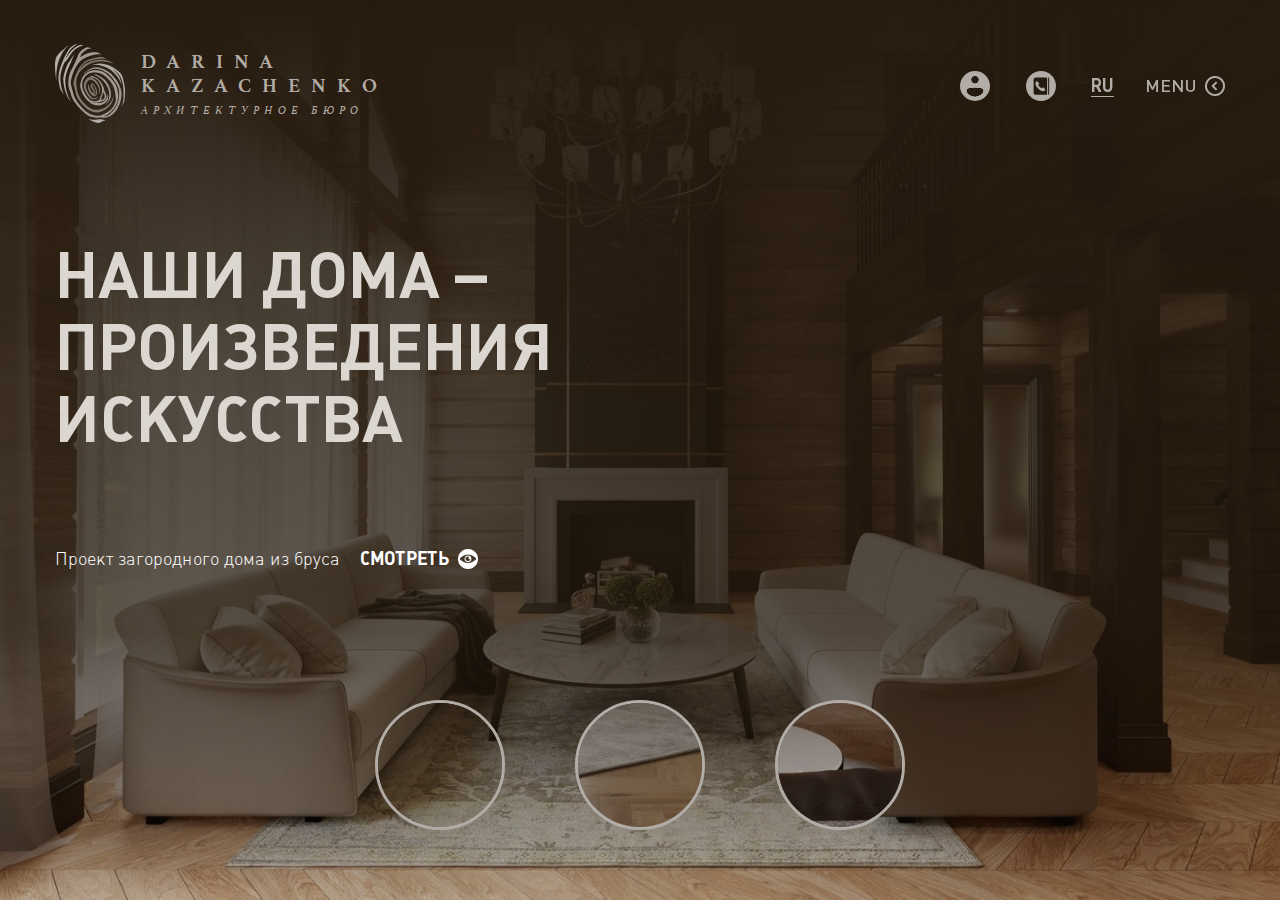
==== index.html @ 4cca2c38 "убрал телеграмм из контактов" ====
<!DOCTYPE html>
<html lang="ru">

<head>
  <meta charset="UTF-8">
  <meta name="viewport" content="width=device-width, initial-scale=1.0">
  <meta http-equiv="X-UA-Compatible" content="ie=edge">
  <link rel="apple-touch-icon" sizes="76x76" href="/img/favicon/apple-touch-icon.png">
  <link rel="icon" type="image/png" sizes="32x32" href="/img/favicon/favicon-32x32.png">
  <link rel="icon" type="image/png" sizes="16x16" href="/img/favicon/favicon-16x16.png">
  <link rel="manifest" href="/img/favicon/site.webmanifest">
  <link rel="mask-icon" href="/img/favicon/safari-pinned-tab.svg" color="#5bbad5">
  <link rel="shortcut icon" href="/img/favicon/favicon.ico">
  <meta name="msapplication-TileColor" content="#da532c">
  <meta name="msapplication-config" content="/img/favicon/browserconfig.xml">
  <meta name="theme-color" content="#ffffff">
  <title>DK Studio</title>
  <link rel="stylesheet" href="css/style.css">
  <script>
    window.onload = function () {
      document.querySelector(".preloader").classList.add("hidden");
    };
  </script>
</head>

<body>

  <div class="preloader">
    <div class='cssload-loader'>
      <div class='cssload-inner cssload-one'></div>
      <div class='cssload-inner cssload-two'></div>
      <div class='cssload-inner cssload-three'></div>
    </div>
  </div>

  <div class="page-wrapper home-page-page-wrapper">
    <header class="header">
      <div class="container">
        <div class="header-wrapper">

          <div class="header-left">
            <a href="/" class="logo">
              <div class="logo-left">
                <img class="logo__img" src="img/header/fingerprint.png" alt="logo">
              </div>
              <div class="logo-right">
                <div class="logo__title">darina<br>kazachenko</div>
                <div class="logo__subtitle">архитектурное бюро</div>
              </div>
            </a>
          </div>

          <div class="header-right">
            <button class="btn-personal-account round-btn"></button>
            <button class="btn-contacts"></button>
            <div class="contacts-container">
              <a href="tel:+79811480558" class="contacts-item" target="_blank"></a>
              <a href="mailto:dk@dk.studio" class="contacts-item" target="_blank"></a>
              <a href="https://www.instagram.com/dk_arx.studio/" class="contacts-item" target="_blank"></a>

              <a href="https://api.whatsapp.com/send?phone=79811480558" class="contacts-item" target="_blank"></a>
            </div>
            <button class="btn-change-lang">ru</button>
            <button class="btn-menu">menu<span></span></button>
            <button class="btn-burger">
              <span class="btn-burger__item"></span>
              <span class="btn-burger__item"></span>
              <span class="btn-burger__item"></span>
            </button>
          </div>

          <nav class="header-nav-menu">
            <ul class="header-nav-menu__list">

              <li class="header-nav-menu__item">
                <a href="cap.html" class="header-nav-menu__link">о студии</a>
              </li>

              <li class="header-nav-menu__item">
                <a href="cap.html" class="header-nav-menu__link">услуги</a>
              </li>

              <li class="header-nav-menu__item">
                <a href="portfolio.html" class="header-nav-menu__link">портфолио</a>
              </li>

              <li class="header-nav-menu__item">
                <a href="cap.html" class="header-nav-menu__link">новости</a>
              </li>

              <li class="header-nav-menu__item">
                <a href="cap.html" class="header-nav-menu__link">контакты</a>
              </li>

            </ul>
          </nav>

        </div>
      </div>
    </header>

    <main class="home-page-main">
      <div class="container">
        <div class="home-page-main-wrapper">

          <div class="home-page-slider-arrows page-slider-arrows">
            <button class="home-page-slider-arrow page-slider-arrow"></button>
            <button class="home-page-slider-arrow page-slider-arrow"></button>
          </div>

          <h1 class="home-page-main__title">наши дома –<br>произведения<br>искусства</h1>
          <div class="home-page-main__content">
            <p class="home-page-main__text">Проект загородного дома из бруса</p>
            <a href="4-male-character-classic-style.html" class="home-page-main__link">смотреть</a>
          </div>
        </div>
      </div>
    </main>

    <div class="home-page-dots page-dots">
      <div class="home-page-dots__item page-dots__item">
        <button class="home-page-dots__btn page-dots__btn" data-img="img/82_003.jpg"></button>
      </div>
      <div class="home-page-dots__item page-dots__item ">
        <button class="home-page-dots__btn page-dots__btn" data-img="img/69_02.jpg"></button>
      </div>
      <div class="home-page-dots__item page-dots__item ">
        <button class="home-page-dots__btn page-dots__btn" data-img="img/97_002.jpg"></button>
      </div>
    </div>

    <div class="home-page-slider page-slider">
      <div class="home-page-slider__item page-slider__item">
        <img src="img/97_002.jpg" alt="design" class="home-page-slider__img page-slider__img">
      </div>
      <div class="home-page-slider__item page-slider__item">
        <img src="img/69_02.jpg" alt="design" class="home-page-slider__img page-slider__img">
      </div>
      <div class="home-page-slider__item page-slider__item">
        <img src="img/82_003.jpg" alt="design" class="home-page-slider__img page-slider__img">
      </div>
    </div>

  </div>

  <script src="js/jquery-3.4.1.min.js"></script>
  <script src="js/slick.min.js"></script>
  <script src="js/script.js"></script>
</body>

</html>
---- css/style.css ----
@charset "UTF-8";
@font-face {
  font-family: "Athelas";
  src: url("../fonts/Athelas/Athelas-Bold.eot");
  src: url("../fonts/Athelas/Athelas-Bold.eot?#iefix") format("embedded-opentype"), url("../fonts/Athelas/Athelas-Bold.svg#Athelas-Bold") format("svg"), url("../fonts/Athelas/Athelas-Bold.ttf") format("truetype"), url("../fonts/Athelas/Athelas-Bold.woff") format("woff"), url("../fonts/Athelas/Athelas-Bold.woff2") format("woff2");
  font-weight: 700;
  font-style: normal;
}

@font-face {
  font-family: "Athelas";
  src: url("../fonts/Athelas/Athelas-Italic.eot");
  src: url("../fonts/Athelas/Athelas-Italic.eot?#iefix") format("embedded-opentype"), url("../fonts/Athelas/Athelas-Italic.svg#Athelas-Italic") format("svg"), url("../fonts/Athelas/Athelas-Italic.ttf") format("truetype"), url("../fonts/Athelas/Athelas-Italic.woff") format("woff"), url("../fonts/Athelas/Athelas-Italic.woff2") format("woff2");
  font-weight: 400;
  font-style: italic;
}

@font-face {
  font-family: "Plumb";
  src: url("../fonts/Plumb-Light/Plumb-Light.eot");
  src: url("../fonts/Plumb-Light/Plumb-Light.eot?#iefix") format("embedded-opentype"), url("../fonts/Plumb-Light/Plumb-Light.svg#Plumb-Light") format("svg"), url("../fonts/Plumb-Light/Plumb-Light.ttf") format("truetype"), url("../fonts/Plumb-Light/Plumb-Light.woff") format("woff"), url("../fonts/Plumb-Light/Plumb-Light.woff2") format("woff2");
  font-weight: 300;
  font-style: normal;
}

@font-face {
  font-family: "Plumb";
  src: url("../fonts/Plumb-Regular/Plumb-Regular.eot");
  src: url("../fonts/Plumb-Regular/Plumb-Regular.eot?#iefix") format("embedded-opentype"), url("../fonts/Plumb-Regular/Plumb-Regular.svg#Plumb-Regular") format("svg"), url("../fonts/Plumb-Regular/Plumb-Regular.ttf") format("truetype"), url("../fonts/Plumb-Regular/Plumb-Regular.woff") format("woff"), url("../fonts/Plumb-Regular/Plumb-Regular.woff2") format("woff2");
  font-weight: 400;
  font-style: normal;
}

@font-face {
  font-family: "Plumb";
  src: url("../fonts/Plumb-Medium/Plumb-Medium.eot");
  src: url("../fonts/Plumb-Medium/Plumb-Medium.eot?#iefix") format("embedded-opentype"), url("../fonts/Plumb-Medium/Plumb-Medium.svg#Plumb-Medium") format("svg"), url("../fonts/Plumb-Medium/Plumb-Medium.ttf") format("truetype"), url("../fonts/Plumb-Medium/Plumb-Medium.woff") format("woff"), url("../fonts/Plumb-Medium/Plumb-Medium.woff2") format("woff2");
  font-weight: 500;
  font-style: normal;
}

@font-face {
  font-family: "Plumb";
  src: url("../fonts/Plumb-Bold/Plumb-Bold.eot");
  src: url("../fonts/Plumb-Bold/Plumb-Bold.eot?#iefix") format("embedded-opentype"), url("../fonts/Plumb-Bold/Plumb-Bold.svg#Plumb-Bold") format("svg"), url("../fonts/Plumb-Bold/Plumb-Bold.ttf") format("truetype"), url("../fonts/Plumb-Bold/Plumb-Bold.woff") format("woff"), url("../fonts/Plumb-Bold/Plumb-Bold.woff2") format("woff2");
  font-weight: 700;
  font-style: normal;
}

@font-face {
  font-family: "Plumb";
  src: url("../fonts/Plumb-Black/Plumb-Black.eot");
  src: url("../fonts/Plumb-Black/Plumb-Black.eot?#iefix") format("embedded-opentype"), url("../fonts/Plumb-Black/Plumb-Black.svg#Plumb-Black") format("svg"), url("../fonts/Plumb-Black/Plumb-Black.ttf") format("truetype"), url("../fonts/Plumb-Black/Plumb-Black.woff") format("woff"), url("../fonts/Plumb-Black/Plumb-Black.woff2") format("woff2");
  font-weight: 900;
  font-style: normal;
}

*,
*::after,
*::before {
  margin: 0;
  padding: 0;
  -webkit-box-sizing: border-box;
          box-sizing: border-box;
  font-family: "Plumb", Arial, Helvetica, sans-serif;
  color: #B2ACA6;
}

html,
body {
  min-width: 320px;
  min-height: 320px;
  background-color: #5a4e44;
}

a {
  text-decoration: none;
  -webkit-tap-highlight-color: transparent;
}

button {
  display: block;
  border: none;
  outline: none;
  background-color: transparent;
  cursor: pointer;
}

button:active {
  -webkit-tap-highlight-color: transparent;
  outline: none;
}

.round-btn {
  width: 30px;
  height: 30px;
  border-radius: 50%;
}

.container {
  max-width: 1200px;
  padding: 0 15px;
  margin: 0 auto;
}

.page-wrapper {
  position: relative;
  height: 100vh;
  height: calc(var(--vh, 1vh) * 100);
  overflow-x: hidden;
}

.blur-background {
  position: absolute;
  top: 0;
  left: 0;
  width: 100%;
  height: 100%;
  background-size: cover;
  background-repeat: no-repeat;
  background-position: 50% 50%;
  -webkit-filter: blur(5px);
          filter: blur(5px);
  z-index: 0;
}

.blur-background::after {
  content: "";
  position: absolute;
  top: 0;
  left: 0;
  width: 100%;
  height: 100%;
  background: -webkit-gradient(linear, left top, left bottom, from(#261b0f), color-stop(42.19%, rgba(38, 27, 15, 0.785582)), color-stop(70.31%, rgba(38, 27, 15, 0.71875)), to(rgba(38, 27, 15, 0)));
  background: linear-gradient(180deg, #261b0f 0%, rgba(38, 27, 15, 0.785582) 42.19%, rgba(38, 27, 15, 0.71875) 70.31%, rgba(38, 27, 15, 0) 100%);
}

.main {
  position: relative;
}

.page-title {
  font-weight: bold;
  font-size: 64px;
  line-height: 72px;
  color: #DCD6D1;
  display: block;
}

.page-sibtitle {
  font-weight: 300;
  font-size: 18px;
  line-height: 21px;
  color: #fff;
  display: block;
}

/* Landscape tablets and medium desktops */
@media (max-width: 1199px) {
  .container {
    padding: 0 30px;
  }
}

/* Portrait tablets and small desktops */
/* Landscape phones and portrait tablets */
@media (max-width: 767px) {
  .page-title {
    font-size: 40px;
    line-height: 44px;
  }
}

/* Portrait phones and smaller */
@media (max-width: 480px) {
  .page-title {
    font-size: 24px;
    line-height: 27px;
  }
  .page-sibtitle {
    font-size: 14px;
  }
}

/* Iphone 5 */
.preloader {
  background: black;
  position: absolute;
  top: 0;
  bottom: 0;
  left: 0;
  right: 0;
  z-index: 1000;
  display: -webkit-box;
  display: -ms-flexbox;
  display: flex;
  -webkit-box-align: center;
      -ms-flex-align: center;
          align-items: center;
  -webkit-box-pack: center;
      -ms-flex-pack: center;
          justify-content: center;
  opacity: 1;
  visibility: visible;
  -webkit-transition: opacity 0.5s, visibility 0.5s;
  transition: opacity 0.5s, visibility 0.5s;
}

.preloader.hidden {
  opacity: 0;
  visibility: hidden;
  -webkit-transition: opacity 0.5s, visibility 0.5s;
  transition: opacity 0.5s, visibility 0.5s;
}

.cssload-loader {
  width: 100px;
  height: 100px;
  -webkit-perspective: 780px;
          perspective: 780px;
}

.cssload-inner {
  position: absolute;
  width: 100%;
  height: 100%;
  box-sizing: border-box;
  -o-box-sizing: border-box;
  -ms-box-sizing: border-box;
  -webkit-box-sizing: border-box;
  -moz-box-sizing: border-box;
  border-radius: 50%;
  -o-border-radius: 50%;
  -ms-border-radius: 50%;
  -webkit-border-radius: 50%;
  -moz-border-radius: 50%;
}

.cssload-inner.cssload-one {
  left: 0%;
  top: 0%;
  animation: cssload-rotate-one 1.15s linear infinite;
  -o-animation: cssload-rotate-one 1.15s linear infinite;
  -ms-animation: cssload-rotate-one 1.15s linear infinite;
  -webkit-animation: cssload-rotate-one 1.15s linear infinite;
  -moz-animation: cssload-rotate-one 1.15s linear infinite;
  border-bottom: 3px solid #B2ACA6;
}

.cssload-inner.cssload-two {
  right: 0%;
  top: 0%;
  animation: cssload-rotate-two 1.15s linear infinite;
  -o-animation: cssload-rotate-two 1.15s linear infinite;
  -ms-animation: cssload-rotate-two 1.15s linear infinite;
  -webkit-animation: cssload-rotate-two 1.15s linear infinite;
  -moz-animation: cssload-rotate-two 1.15s linear infinite;
  border-right: 3px solid #5A4E44;
}

.cssload-inner.cssload-three {
  right: 0%;
  bottom: 0%;
  animation: cssload-rotate-three 1.15s linear infinite;
  -o-animation: cssload-rotate-three 1.15s linear infinite;
  -ms-animation: cssload-rotate-three 1.15s linear infinite;
  -webkit-animation: cssload-rotate-three 1.15s linear infinite;
  -moz-animation: cssload-rotate-three 1.15s linear infinite;
  border-top: 3px solid #fff;
}

@keyframes cssload-rotate-one {
  0% {
    -webkit-transform: rotateX(35deg) rotateY(-45deg) rotateZ(0deg);
            transform: rotateX(35deg) rotateY(-45deg) rotateZ(0deg);
  }
  100% {
    -webkit-transform: rotateX(35deg) rotateY(-45deg) rotateZ(360deg);
            transform: rotateX(35deg) rotateY(-45deg) rotateZ(360deg);
  }
}

@-webkit-keyframes cssload-rotate-one {
  0% {
    -webkit-transform: rotateX(35deg) rotateY(-45deg) rotateZ(0deg);
  }
  100% {
    -webkit-transform: rotateX(35deg) rotateY(-45deg) rotateZ(360deg);
  }
}

@keyframes cssload-rotate-two {
  0% {
    -webkit-transform: rotateX(50deg) rotateY(10deg) rotateZ(0deg);
            transform: rotateX(50deg) rotateY(10deg) rotateZ(0deg);
  }
  100% {
    -webkit-transform: rotateX(50deg) rotateY(10deg) rotateZ(360deg);
            transform: rotateX(50deg) rotateY(10deg) rotateZ(360deg);
  }
}

@-webkit-keyframes cssload-rotate-two {
  0% {
    -webkit-transform: rotateX(50deg) rotateY(10deg) rotateZ(0deg);
  }
  100% {
    -webkit-transform: rotateX(50deg) rotateY(10deg) rotateZ(360deg);
  }
}

@keyframes cssload-rotate-three {
  0% {
    -webkit-transform: rotateX(35deg) rotateY(55deg) rotateZ(0deg);
            transform: rotateX(35deg) rotateY(55deg) rotateZ(0deg);
  }
  100% {
    -webkit-transform: rotateX(35deg) rotateY(55deg) rotateZ(360deg);
            transform: rotateX(35deg) rotateY(55deg) rotateZ(360deg);
  }
}

@-webkit-keyframes cssload-rotate-three {
  0% {
    -webkit-transform: rotateX(35deg) rotateY(55deg) rotateZ(0deg);
  }
  100% {
    -webkit-transform: rotateX(35deg) rotateY(55deg) rotateZ(360deg);
  }
}

.header {
  z-index: 50;
}

.header-wrapper {
  display: -webkit-box;
  display: -ms-flexbox;
  display: flex;
  -webkit-box-align: center;
      -ms-flex-align: center;
          align-items: center;
  -webkit-box-pack: justify;
      -ms-flex-pack: justify;
          justify-content: space-between;
  padding-top: 44px;
  position: relative;
}

.header-left {
  -webkit-box-flex: 0;
      -ms-flex: 0 1 330px;
          flex: 0 1 330px;
}

.header-right {
  display: -webkit-box;
  display: -ms-flexbox;
  display: flex;
  -webkit-box-align: center;
      -ms-flex-align: center;
          align-items: center;
  -webkit-box-pack: justify;
      -ms-flex-pack: justify;
          justify-content: space-between;
  -webkit-box-flex: 0;
      -ms-flex: 0 1 265px;
          flex: 0 1 265px;
  position: relative;
  padding: 15px 0;
}

.header-nav-menu {
  position: absolute;
  right: 0;
  top: 100%;
  -webkit-transform: translateX(100%);
          transform: translateX(100%);
  -webkit-transition: -webkit-transform 0.5s;
  transition: -webkit-transform 0.5s;
  transition: transform 0.5s;
  transition: transform 0.5s, -webkit-transform 0.5s;
  z-index: 1;
}

.header-nav-menu.active {
  -webkit-transform: translateX(0);
          transform: translateX(0);
}

.header-nav-menu__list {
  position: relative;
  right: -760px;
  list-style: none;
  width: 1000px;
}

.header-nav-menu__item {
  display: block;
  background: -webkit-gradient(linear, right top, left top, from(rgba(9, 5, 2, 0.8)), color-stop(90%, rgba(8, 5, 2, 0.6)), to(rgba(7, 4, 2, 0)));
  background: linear-gradient(270deg, rgba(9, 5, 2, 0.8) 0%, rgba(8, 5, 2, 0.6) 90%, rgba(7, 4, 2, 0) 100%);
}

.header-nav-menu__item:hover {
  background: -webkit-gradient(linear, right top, left top, from(rgba(100, 87, 75, 0.7)), color-stop(90%, rgba(112, 100, 90, 0.8)), to(rgba(163, 154, 145, 0)));
  background: linear-gradient(270deg, rgba(100, 87, 75, 0.7) 0%, rgba(112, 100, 90, 0.8) 90%, rgba(163, 154, 145, 0) 100%);
  color: #fff;
}

.header-nav-menu__link {
  display: block;
  height: 50px;
  font-weight: 500;
  font-size: 18px;
  text-transform: uppercase;
  color: inherit;
  line-height: 50px;
  padding-left: 100px;
  -webkit-transition: color 0.3s;
  transition: color 0.3s;
}

.logo {
  display: -webkit-box;
  display: -ms-flexbox;
  display: flex;
  -webkit-box-align: center;
      -ms-flex-align: center;
          align-items: center;
}

.logo-left {
  margin-right: 16px;
}

.logo__title, .logo__subtitle {
  font-family: "Athelas", serif;
  line-height: 24px;
  text-transform: uppercase;
}

.logo__title {
  font-size: 20px;
  font-weight: 700;
  letter-spacing: 11px;
}

.logo__subtitle {
  font-size: 12px;
  font-style: italic;
  letter-spacing: 5px;
}

.btn-personal-account, .btn-contacts {
  background-repeat: no-repeat;
  background-position: 50% 50%;
  background-size: contain;
}

.btn-personal-account {
  background-image: url(../img/icons/personal-account-icon.svg);
  -webkit-filter: drop-shadow(0px 0px 2px #261B0F);
          filter: drop-shadow(0px 0px 2px #261B0F);
}

.btn-contacts {
  width: 40px;
  height: 40px;
  background-image: url(../img/icons/contacts.svg);
  background-size: auto;
  z-index: 20;
  -webkit-filter: drop-shadow(0px 0px 2px #261B0F);
          filter: drop-shadow(0px 0px 2px #261B0F);
}

.btn-change-lang, .btn-menu {
  text-transform: uppercase;
  color: #B2ACA6;
  font-size: 18px;
  -webkit-filter: drop-shadow(0px 0px 2px #261B0F);
          filter: drop-shadow(0px 0px 2px #261B0F);
}

.btn-change-lang {
  font-weight: 700;
  border-bottom: 1px solid #B2ACA6;
}

.btn-menu {
  font-weight: 500;
  display: -webkit-box;
  display: -ms-flexbox;
  display: flex;
  -webkit-box-align: center;
      -ms-flex-align: center;
          align-items: center;
  -webkit-box-pack: justify;
      -ms-flex-pack: justify;
          justify-content: space-between;
  -webkit-box-flex: 0;
      -ms-flex: 0 0 80px;
          flex: 0 0 80px;
}

.btn-menu span {
  display: block;
  height: 20px;
  width: 20px;
  background-image: url(../img/icons/arrow-menu-icon.png);
  background-repeat: no-repeat;
  background-position: 100% 50%;
  -webkit-transform: rotate(0deg);
          transform: rotate(0deg);
  -webkit-transition: -webkit-transform 0.5s;
  transition: -webkit-transform 0.5s;
  transition: transform 0.5s;
  transition: transform 0.5s, -webkit-transform 0.5s;
}

.btn-menu span.active {
  -webkit-transform: rotate(-180deg);
          transform: rotate(-180deg);
}

.btn-burger {
  display: none;
  width: 30px;
  height: 30px;
}

.btn-burger__item {
  display: block;
  margin: auto;
  width: 22px;
  height: 2px;
  background-color: #B2ACA6;
  position: relative;
  -webkit-transition: all 0.5s;
  transition: all 0.5s;
}

.btn-burger__item:nth-child(1) {
  top: -4px;
}

.btn-burger__item:nth-child(1).active {
  top: 2px;
  -webkit-transform: rotate(135deg);
          transform: rotate(135deg);
}

.btn-burger__item:nth-child(2) {
  opacity: 1;
}

.btn-burger__item:nth-child(2).active {
  opacity: 0;
}

.btn-burger__item:nth-child(3) {
  bottom: -4px;
}

.btn-burger__item:nth-child(3).active {
  bottom: 2px;
  -webkit-transform: rotate(-135deg);
          transform: rotate(-135deg);
}

.contacts-container {
  position: absolute;
  right: auto;
  left: 54px;
  top: 7px;
  background: linear-gradient(190deg, rgba(149, 139, 128, 0.4) 0%, rgba(38, 27, 15, 0.7) 100%);
  width: 52px;
  height: 50px;
  border-radius: 100px;
  -webkit-box-shadow: 0px 0px 5px 0px #261B0F;
          box-shadow: 0px 0px 5px 0px #261B0F;
  opacity: 0;
  -webkit-transition-property: height, opacity;
  transition-property: height, opacity;
  -webkit-transition-duration: 0.4s, 0.1s;
          transition-duration: 0.4s, 0.1s;
  -webkit-transition-delay: 0s, 0.4s;
          transition-delay: 0s, 0.4s;
  -webkit-transition-timing-function: linear, linear;
          transition-timing-function: linear, linear;
  z-index: 1;
}

.contacts-container.active {
  height: 235px;
  opacity: 1;
  -webkit-transition-duration: 0.4s, 0s;
          transition-duration: 0.4s, 0s;
  -webkit-transition-delay: 0s, 0s;
          transition-delay: 0s, 0s;
}

.contacts-item {
  position: absolute;
  top: 0;
  left: 0;
  height: 32px;
  width: 32px;
  background-repeat: no-repeat;
  background-position: 50% 50%;
  margin: 10px;
  -webkit-transition-property: top;
  transition-property: top;
  -webkit-transition-timing-function: linear;
          transition-timing-function: linear;
}

.contacts-item:nth-child(1) {
  background-image: url(../img/icons/call-icon.svg);
  -webkit-transition-duration: 0.1s;
          transition-duration: 0.1s;
  -webkit-transition-delay: 0.3s;
          transition-delay: 0.3s;
}

.contacts-item:nth-child(2) {
  background-image: url(../img/icons/email-icon.svg);
  -webkit-transition-duration: 0.2s;
          transition-duration: 0.2s;
  -webkit-transition-delay: 0.2s;
          transition-delay: 0.2s;
}

.contacts-item:nth-child(3) {
  background-image: url(../img/icons/instagram-icon.svg);
  -webkit-transition-duration: 0.3s;
          transition-duration: 0.3s;
  -webkit-transition-delay: 0.1s;
          transition-delay: 0.1s;
}

.contacts-item:nth-child(4) {
  background-image: url(../img/icons/whatsapp-icon.svg);
  -webkit-transition-duration: 0.4s;
          transition-duration: 0.4s;
  -webkit-transition-delay: 0s;
          transition-delay: 0s;
}

.contacts-item.active:nth-child(1) {
  top: 45px;
  -webkit-transition-delay: 0s;
          transition-delay: 0s;
}

.contacts-item.active:nth-child(2) {
  top: 90px;
  -webkit-transition-delay: 0s;
          transition-delay: 0s;
}

.contacts-item.active:nth-child(3) {
  top: 135px;
  -webkit-transition-delay: 0s;
          transition-delay: 0s;
}

.contacts-item.active:nth-child(4) {
  top: 180px;
  -webkit-transition-delay: 0s;
          transition-delay: 0s;
}

@media (max-width: 767px) {
  .header-wrapper {
    -webkit-box-align: start;
        -ms-flex-align: start;
            align-items: flex-start;
  }
  .header-right {
    -webkit-box-flex: 0;
        -ms-flex: 0 1 50px;
            flex: 0 1 50px;
    -webkit-box-orient: vertical;
    -webkit-box-direction: reverse;
        -ms-flex-direction: column-reverse;
            flex-direction: column-reverse;
    height: 170px;
    padding: 0;
    position: absolute;
    right: 0;
  }
  .btn-contacts {
    -webkit-box-ordinal-group: 0;
        -ms-flex-order: -1;
            order: -1;
  }
  .btn-menu {
    display: none;
  }
  .btn-burger {
    display: block;
  }
  .contacts-container {
    left: unset;
    right: -4px;
    top: 125px;
    -webkit-transition-property: width, opacity;
    transition-property: width, opacity;
  }
  .contacts-container.active {
    height: 50px;
    width: 235px;
  }
  .contacts-item {
    left: auto;
    right: 0;
    -webkit-transition-property: right;
    transition-property: right;
  }
  .contacts-item:nth-child(1) {
    -webkit-transition-duration: 0.1s;
            transition-duration: 0.1s;
    -webkit-transition-delay: 0.3s;
            transition-delay: 0.3s;
  }
  .contacts-item:nth-child(2) {
    -webkit-transition-duration: 0.2s;
            transition-duration: 0.2s;
    -webkit-transition-delay: 0.2s;
            transition-delay: 0.2s;
  }
  .contacts-item:nth-child(3) {
    -webkit-transition-duration: 0.3s;
            transition-duration: 0.3s;
    -webkit-transition-delay: 0.1s;
            transition-delay: 0.1s;
  }
  .contacts-item:nth-child(4) {
    -webkit-transition-duration: 0.4s;
            transition-duration: 0.4s;
    -webkit-transition-delay: 0s;
            transition-delay: 0s;
  }
  .contacts-item.active:nth-child(1) {
    top: -1px;
    right: 45px;
    -webkit-transition-delay: 0s;
            transition-delay: 0s;
  }
  .contacts-item.active:nth-child(2) {
    top: -1px;
    right: 90px;
    -webkit-transition-delay: 0s;
            transition-delay: 0s;
  }
  .contacts-item.active:nth-child(3) {
    top: -1px;
    right: 135px;
    -webkit-transition-delay: 0s;
            transition-delay: 0s;
  }
  .contacts-item.active:nth-child(4) {
    top: -1px;
    right: 180px;
    -webkit-transition-delay: 0s;
            transition-delay: 0s;
  }
  .header-nav-menu {
    right: -30px;
    top: 130%;
  }
  .header-nav-menu__list {
    right: auto;
    width: 100vw;
  }
  .header-nav-menu__item {
    background: -webkit-gradient(linear, right top, left top, from(rgba(9, 5, 2, 0.8)), color-stop(50%, rgba(8, 5, 2, 0.8)), to(rgba(7, 4, 2, 0)));
    background: linear-gradient(270deg, rgba(9, 5, 2, 0.8) 0%, rgba(8, 5, 2, 0.8) 50%, rgba(7, 4, 2, 0) 100%);
  }
  .header-nav-menu__item:hover {
    background: -webkit-gradient(linear, right top, left top, from(rgba(100, 87, 75, 0.8)), color-stop(50%, rgba(112, 100, 90, 0.8)), to(rgba(163, 154, 145, 0)));
    background: linear-gradient(270deg, rgba(100, 87, 75, 0.8) 0%, rgba(112, 100, 90, 0.8) 50%, rgba(163, 154, 145, 0) 100%);
  }
  .header-nav-menu__link {
    height: 10vh;
    line-height: 10vh;
    padding-left: 0;
    text-align: center;
  }
}

@media (max-width: 480px) {
  .logo__img {
    height: 52px;
  }
  .logo__title {
    font-size: 12px;
    letter-spacing: 7px;
    line-height: 16px;
  }
  .logo__subtitle {
    font-size: 6px;
    letter-spacing: 3.5px;
    line-height: 16px;
  }
  .header-nav-menu {
    top: 160%;
  }
}

.home-page-page-wrapper {
  display: -webkit-box;
  display: -ms-flexbox;
  display: flex;
  -webkit-box-orient: vertical;
  -webkit-box-direction: normal;
      -ms-flex-direction: column;
          flex-direction: column;
  -webkit-box-pack: justify;
      -ms-flex-pack: justify;
          justify-content: space-between;
  padding-bottom: 50px;
  background-size: cover;
  background-position: 50% 50%;
  background-repeat: no-repeat;
  overflow: hidden;
}

.home-page-main {
  -webkit-box-flex: 0;
      -ms-flex: 0 1 330px;
          flex: 0 1 330px;
  z-index: 10;
}

.home-page-main .container {
  height: 100%;
}

.home-page-main-wrapper {
  position: relative;
  height: 100%;
  display: -webkit-box;
  display: -ms-flexbox;
  display: flex;
  -webkit-box-orient: vertical;
  -webkit-box-direction: normal;
      -ms-flex-direction: column;
          flex-direction: column;
  -webkit-box-pack: justify;
      -ms-flex-pack: justify;
          justify-content: space-between;
}

.home-page-main__title {
  display: block;
  text-transform: uppercase;
  font-weight: bold;
  font-size: 64px;
  line-height: 72px;
  color: #DCD6D1;
}

.home-page-main__content {
  display: -webkit-box;
  display: -ms-flexbox;
  display: flex;
  -webkit-box-align: center;
      -ms-flex-align: center;
          align-items: center;
}

.home-page-main__text, .home-page-main__link {
  font-weight: 300;
  font-size: 18px;
  line-height: 20px;
  color: #fff;
  margin-right: 20px;
}

.home-page-main__link {
  font-weight: bold;
  text-transform: uppercase;
  background-image: url(../img/icons/eye-icon.png);
  background-repeat: no-repeat;
  background-position: 99% 50%;
  padding-right: 30px;
}

.home-page-slider {
  height: 100%;
  width: 100%;
  position: absolute;
  left: 0;
  top: 0;
  bottom: 0;
  right: 0;
  z-index: 0;
  overflow: hidden;
  background-size: cover;
  background-position: 50% 50%;
  background-repeat: no-repeat;
}

.home-page-slider__item {
  position: absolute;
  border-radius: 50%;
  overflow: hidden;
  -webkit-box-shadow: 0px 0px 100px 10px #B2ACA6;
          box-shadow: 0px 0px 100px 10px #B2ACA6;
}

.home-page-slider__img {
  position: absolute;
  width: 100vw;
  height: 100vh;
  -o-object-fit: cover;
     object-fit: cover;
}

.home-page-slider::after {
  content: "";
  position: absolute;
  top: 0;
  left: 0;
  right: 0;
  bottom: 0;
  background: -webkit-gradient(linear, left top, left bottom, from(#261b0f), color-stop(42.19%, rgba(38, 27, 15, 0.785582)), color-stop(70.31%, rgba(38, 27, 15, 0.71875)), to(rgba(38, 27, 15, 0)));
  background: linear-gradient(180deg, #261b0f 0%, rgba(38, 27, 15, 0.785582) 42.19%, rgba(38, 27, 15, 0.71875) 70.31%, rgba(38, 27, 15, 0) 100%);
}

.home-page-slider-arrows {
  position: absolute;
  right: 10px;
  top: 30px;
  display: none;
  -webkit-box-orient: vertical;
  -webkit-box-direction: normal;
      -ms-flex-direction: column;
          flex-direction: column;
  -webkit-box-pack: justify;
      -ms-flex-pack: justify;
          justify-content: space-between;
  max-height: 80px;
  height: 100%;
  z-index: 60;
}

.home-page-slider-arrow {
  width: 30px;
  height: 30px;
  border-radius: 50%;
  background-image: url(../img/icons/right-arrow-icon.png);
  background-repeat: no-repeat;
  background-position: 50% 50%;
  background-size: contain;
}

.home-page-slider-arrow:last-child {
  -webkit-transform: scaleX(-1);
          transform: scaleX(-1);
}

.home-page-dots {
  position: relative;
  -webkit-box-flex: 0;
      -ms-flex: 0 1 20%;
          flex: 0 1 20%;
  display: -webkit-box;
  display: -ms-flexbox;
  display: flex;
  -webkit-box-align: center;
      -ms-flex-align: center;
          align-items: center;
  -webkit-box-pack: center;
      -ms-flex-pack: center;
          justify-content: center;
  z-index: 10;
}

.home-page-dots__item {
  height: 130px;
  width: 130px;
  margin: 0 35px;
  border-radius: 50%;
  border: 3px solid #B2ACA6;
  overflow: hidden;
  -webkit-transition: border 0.5s, -webkit-box-shadow 0.3s;
  transition: border 0.5s, -webkit-box-shadow 0.3s;
  transition: border 0.5s, box-shadow 0.3s;
  transition: border 0.5s, box-shadow 0.3s, -webkit-box-shadow 0.3s;
}

.home-page-dots__item:hover {
  border: 3px solid rgba(178, 172, 166, 0.2);
}

.home-page-dots__btn {
  width: 100vw;
  height: 100vh;
  background-repeat: no-repeat;
}

.home-page-dots__btn::after {
  content: "";
  position: absolute;
  top: 0;
  left: 0;
  right: 0;
  bottom: 0;
  background: -webkit-gradient(linear, left top, left bottom, from(#261b0f), color-stop(42.19%, rgba(38, 27, 15, 0.785582)), color-stop(70.31%, rgba(38, 27, 15, 0.71875)), to(rgba(38, 27, 15, 0)));
  background: linear-gradient(180deg, #261b0f 0%, rgba(38, 27, 15, 0.785582) 42.19%, rgba(38, 27, 15, 0.71875) 70.31%, rgba(38, 27, 15, 0) 100%);
}

@media (max-width: 767px) {
  .home-page-page-wrapper {
    padding-bottom: 100px;
  }
  .home-page-main {
    -webkit-box-flex: 0;
        -ms-flex: 0 1 55%;
            flex: 0 1 55%;
    -webkit-transition: opacity 0.2s, visibility 0.2s;
    transition: opacity 0.2s, visibility 0.2s;
  }
  .home-page-main.hidden {
    opacity: 0;
    visibility: hidden;
  }
  .home-page-main__title {
    font-size: 40px;
    line-height: 44px;
  }
  .home-page-main__content {
    -webkit-box-orient: vertical;
    -webkit-box-direction: normal;
        -ms-flex-direction: column;
            flex-direction: column;
    -webkit-box-align: start;
        -ms-flex-align: start;
            align-items: flex-start;
    -webkit-box-pack: justify;
        -ms-flex-pack: justify;
            justify-content: space-between;
    -webkit-box-flex: 0;
        -ms-flex: 0 1 70px;
            flex: 0 1 70px;
  }
  .home-page-main__text {
    font-size: 14px;
    line-height: 16px;
  }
  .home-page-slider-arrows {
    display: -webkit-box;
    display: -ms-flexbox;
    display: flex;
  }
  .home-page-dots {
    display: none;
  }
  .home-page-slider__item {
    width: 100%;
    height: 100%;
    border-radius: 0;
  }
}

@media (max-height: 550px) {
  .home-page-main__title {
    font-size: 40px;
    line-height: 44px;
  }
  .home-page-dots__item {
    height: 80px;
    width: 80px;
  }
}

@media (max-width: 480px) {
  .home-page-main__title {
    font-size: 24px;
    line-height: 27px;
  }
  .home-page-slider-arrows .slick-arrow {
    width: 30px;
    height: 30px;
  }
}

@media (max-height: 400px) {
  .home-page-main__title {
    font-size: 24px;
    line-height: 27px;
  }
  .home-page-dots__item {
    height: 50px;
    width: 50px;
  }
}

.portfolio-header {
  position: fixed;
  top: 0;
  left: 0;
  right: 0;
  background-color: transparent;
  -webkit-box-shadow: none;
          box-shadow: none;
  -webkit-transition: 0.4s;
  transition: 0.4s;
}

.portfolio-header .header-wrapper {
  padding: 40px 0;
}

.portfolio-header.not-transparent {
  background-color: rgba(38, 27, 15, 0.8);
  -webkit-box-shadow: 0px 10px 10px 0px rgba(38, 27, 15, 0.8);
          box-shadow: 0px 10px 10px 0px rgba(38, 27, 15, 0.8);
}

.portfolio-page-background {
  position: fixed;
  background-image: url(../img/blur-background.jpg);
  background-position: 50% 50%;
  background-size: cover;
  z-index: auto;
  -webkit-filter: none;
          filter: none;
}

.portfolio-page-background::after {
  content: none;
}

.portfolio-main {
  margin-top: 180px;
}

.portfolio-title {
  margin-bottom: 10px;
}

.portfolio-subtitle {
  margin-bottom: 50px;
}

.portfolio-list {
  display: -webkit-box;
  display: -ms-flexbox;
  display: flex;
  -webkit-box-orient: vertical;
  -webkit-box-direction: normal;
      -ms-flex-direction: column;
          flex-direction: column;
}

.portfolio-list-item {
  display: -webkit-box;
  display: -ms-flexbox;
  display: flex;
  border-radius: 0 200px 200px 0;
  background: linear-gradient(107.94deg, #39312a 34.25%, rgba(90, 78, 68, 0.25) 67.47%);
  margin-bottom: 38px;
  position: relative;
  z-index: 1;
}

.portfolio-list-item::before {
  content: "";
  position: absolute;
  top: 0;
  left: 0;
  width: 32px;
  height: 100%;
  background: linear-gradient(135.14deg, #000000 0%, rgba(46, 40, 36, 0.8) 100%);
  -webkit-transform: skewY(45deg) translateY(18px);
          transform: skewY(45deg) translateY(18px);
  z-index: 0;
}

.portfolio-list-item-img {
  width: 388px;
  height: 150px;
  position: relative;
  overflow: hidden;
}

.portfolio-list-item-img::after {
  content: "";
  position: absolute;
  left: 0;
  top: 0;
  width: 100%;
  height: 100%;
  background-color: rgba(0, 0, 0, 0.5);
  background-image: url(../img/icons/eye.svg);
  background-repeat: no-repeat;
  background-position: 50% 50%;
  opacity: 0;
  -webkit-transition: opacity 0.5s;
  transition: opacity 0.5s;
}

.portfolio-list-item-img .img {
  width: 100%;
  height: 100%;
  -o-object-fit: cover;
     object-fit: cover;
  -webkit-transform: scale(1);
          transform: scale(1);
  -webkit-transition: -webkit-transform 0.5s;
  transition: -webkit-transform 0.5s;
  transition: transform 0.5s;
  transition: transform 0.5s, -webkit-transform 0.5s;
}

.portfolio-list-item:hover .portfolio-list-item-img::after {
  opacity: 1;
}

.portfolio-list-item:hover .portfolio-list-item-img > .img {
  -webkit-transform: scale(1.1);
          transform: scale(1.1);
}

.portfolio-list-item-desc {
  -webkit-box-flex: 1;
      -ms-flex: 1 1 auto;
          flex: 1 1 auto;
  display: -webkit-box;
  display: -ms-flexbox;
  display: flex;
  -webkit-box-orient: vertical;
  -webkit-box-direction: normal;
      -ms-flex-direction: column;
          flex-direction: column;
  -webkit-box-pack: space-evenly;
      -ms-flex-pack: space-evenly;
          justify-content: space-evenly;
  margin: 0 40px;
}

.portfolio-list-item-desc-title {
  font-weight: normal;
  font-size: 24px;
  text-transform: uppercase;
}

.portfolio-list-item-desc-text {
  display: -webkit-box;
  display: -ms-flexbox;
  display: flex;
  -webkit-box-align: center;
      -ms-flex-align: center;
          align-items: center;
  -webkit-box-pack: justify;
      -ms-flex-pack: justify;
          justify-content: space-between;
  max-width: 90%;
}

.portfolio-list-item-desc-location, .portfolio-list-item-desc-area, .portfolio-list-item-desc-authors {
  background-repeat: no-repeat;
  background-position: 0 50%;
  height: 30px;
  display: -webkit-box;
  display: -ms-flexbox;
  display: flex;
  -webkit-box-align: center;
      -ms-flex-align: center;
          align-items: center;
  -webkit-box-pack: end;
      -ms-flex-pack: end;
          justify-content: flex-end;
  padding-left: 40px;
}

.portfolio-list-item-desc-location {
  background-image: url(../img/icons/location-icon.svg);
}

.portfolio-list-item-desc-area {
  background-image: url(../img/icons/area-icon.svg);
}

.portfolio-list-item-desc-authors {
  background-image: url(../img/icons/authors-icon.svg);
}

@media (max-width: 1199px) {
  .portfolio-list-item-img {
    width: 350px;
  }
  .portfolio-list-item-desc {
    margin-left: 20px;
  }
  .portfolio-list-item-desc-title {
    font-size: 18px;
  }
  .portfolio-list-item-desc-text {
    font-size: 12px;
  }
  .portfolio-list-item-desc-location, .portfolio-list-item-desc-area, .portfolio-list-item-desc-authors {
    height: 20px;
    background-size: contain;
    padding-left: 30px;
  }
}

@media (max-width: 991px) {
  .portfolio-list-item-img {
    -webkit-box-flex: 0;
        -ms-flex: 0 0 250px;
            flex: 0 0 250px;
  }
  .portfolio-list-item-desc {
    -webkit-box-orient: horizontal;
    -webkit-box-direction: normal;
        -ms-flex-direction: row;
            flex-direction: row;
  }
  .portfolio-list-item-desc-title {
    display: -webkit-box;
    display: -ms-flexbox;
    display: flex;
    -webkit-box-align: center;
        -ms-flex-align: center;
            align-items: center;
    -webkit-box-flex: 0;
        -ms-flex: 0 1 50%;
            flex: 0 1 50%;
  }
  .portfolio-list-item-desc-text {
    -webkit-box-orient: vertical;
    -webkit-box-direction: normal;
        -ms-flex-direction: column;
            flex-direction: column;
    -webkit-box-pack: space-evenly;
        -ms-flex-pack: space-evenly;
            justify-content: space-evenly;
    -webkit-box-align: start;
        -ms-flex-align: start;
            align-items: flex-start;
    -webkit-box-flex: 0;
        -ms-flex: 0 1 40%;
            flex: 0 1 40%;
  }
}

@media (max-width: 767px) {
  .portfolio-header {
    background-color: transparent;
    -webkit-box-shadow: none;
            box-shadow: none;
    -webkit-transition: 0.4s;
    transition: 0.4s;
  }
  .portfolio-header.not-transparent {
    background: -webkit-gradient(linear, left top, left bottom, from(rgba(0, 0, 0, 0.8)), to(transparent));
    background: linear-gradient(to bottom, rgba(0, 0, 0, 0.8), transparent);
    -webkit-box-shadow: none;
            box-shadow: none;
  }
  .portfolio-main {
    -webkit-transition: opacity 0.2s, visibility 0.2s;
    transition: opacity 0.2s, visibility 0.2s;
  }
  .portfolio-main.hidden {
    opacity: 0;
    visibility: hidden;
  }
  .portfolio-list-item-img {
    -webkit-box-flex: 0;
        -ms-flex: 0 0 150px;
            flex: 0 0 150px;
  }
  .portfolio-list-item-desc-title {
    -webkit-box-flex: 0;
        -ms-flex: 0 1 auto;
            flex: 0 1 auto;
  }
  .portfolio-list-item-desc-text {
    display: none;
  }
}

@media (max-width: 480px) {
  .portfolio-subtitle {
    margin-bottom: 20px;
  }
  .portfolio-list-item {
    margin-bottom: 20px;
    border-radius: 10px;
  }
  .portfolio-list-item-img {
    -webkit-box-flex: 0;
        -ms-flex: 0 0 100px;
            flex: 0 0 100px;
    height: 100px;
  }
  .portfolio-list-item-desc {
    -webkit-box-orient: vertical;
    -webkit-box-direction: normal;
        -ms-flex-direction: column;
            flex-direction: column;
  }
  .portfolio-list-item-desc-title {
    margin-right: 0;
    font-size: 14px;
  }
}

.project-page-wrapper {
  display: -webkit-box;
  display: -ms-flexbox;
  display: flex;
  -webkit-box-orient: vertical;
  -webkit-box-direction: normal;
      -ms-flex-direction: column;
          flex-direction: column;
  -webkit-box-pack: justify;
      -ms-flex-pack: justify;
          justify-content: space-between;
  overflow: hidden;
}

.project-page-wrapper .header {
  position: relative;
}

.project-page-wrapper .cursor-pad {
  position: absolute;
  top: 50%;
  right: 50px;
  -webkit-transform: translateY(-50%);
          transform: translateY(-50%);
  z-index: 10;
  display: -webkit-box;
  display: -ms-flexbox;
  display: flex;
  -webkit-box-orient: vertical;
  -webkit-box-direction: normal;
      -ms-flex-direction: column;
          flex-direction: column;
  opacity: 1;
  visibility: visible;
  -webkit-transition-duration: 0.3s;
          transition-duration: 0.3s;
  -webkit-transition-delay: 0.3s;
          transition-delay: 0.3s;
}

.project-page-wrapper .cursor-pad.hidden {
  opacity: 0;
  visibility: hidden;
  -webkit-transition-delay: 0s;
          transition-delay: 0s;
}

.project-page-wrapper .cursor-pad__row {
  -webkit-box-flex: 0;
      -ms-flex: 0 0 50px;
          flex: 0 0 50px;
  display: -webkit-box;
  display: -ms-flexbox;
  display: flex;
  -webkit-box-align: center;
      -ms-flex-align: center;
          align-items: center;
  -webkit-box-pack: center;
      -ms-flex-pack: center;
          justify-content: center;
}

.project-page-wrapper .cursor-pad__row_center {
  display: -webkit-box;
  display: -ms-flexbox;
  display: flex;
  -webkit-box-pack: justify;
      -ms-flex-pack: justify;
          justify-content: space-between;
  width: 125px;
}

.project-page-wrapper .cursor-pad__btn {
  position: relative;
  width: 30px;
  height: 30px;
  -webkit-filter: drop-shadow(0px 0px 2px #261B0F);
          filter: drop-shadow(0px 0px 2px #261B0F);
  -webkit-transition: 0.3s;
  transition: 0.3s;
}

.project-page-wrapper .cursor-pad__btn:hover svg {
  position: relative;
  z-index: 3;
}

.project-page-wrapper .cursor-pad__btn_up::after, .project-page-wrapper .cursor-pad__btn_down::after, .project-page-wrapper .cursor-pad__btn_left::after, .project-page-wrapper .cursor-pad__btn_right::after, .project-page-wrapper .cursor-pad__btn_center::after {
  display: block;
  position: absolute;
  top: 0;
  right: 0;
  opacity: 0;
  visibility: hidden;
  height: 30px;
  border-radius: 50px;
  font-size: 14px;
  font-weight: normal;
  text-transform: uppercase;
  text-align: left;
  line-height: 31px;
  padding-left: 15px;
  background-color: #B2ACA6;
  color: #DCD6D1;
  pointer-events: none;
  -webkit-transition-property: visibility, opacity;
  transition-property: visibility, opacity;
  -webkit-transition-duration: 0.5s, 0.5s;
          transition-duration: 0.5s, 0.5s;
  -webkit-transition-delay: 0s, 0s;
          transition-delay: 0s, 0s;
}

@media (min-width: 768px) {
  .project-page-wrapper .cursor-pad__btn_up:hover, .project-page-wrapper .cursor-pad__btn_down:hover, .project-page-wrapper .cursor-pad__btn_left:hover, .project-page-wrapper .cursor-pad__btn_right:hover, .project-page-wrapper .cursor-pad__btn_center:hover {
    z-index: 2;
  }
  .project-page-wrapper .cursor-pad__btn_up:hover::after, .project-page-wrapper .cursor-pad__btn_down:hover::after, .project-page-wrapper .cursor-pad__btn_left:hover::after, .project-page-wrapper .cursor-pad__btn_right:hover::after, .project-page-wrapper .cursor-pad__btn_center:hover::after {
    opacity: 1;
    visibility: visible;
    -webkit-transition-property: visibility, opacity;
    transition-property: visibility, opacity;
    -webkit-transition-duration: 0.5s, 0.5s;
            transition-duration: 0.5s, 0.5s;
    -webkit-transition-delay: 0.2s, 0.2s;
            transition-delay: 0.2s, 0.2s;
  }
}

.project-page-wrapper .cursor-pad__btn_up::after {
  content: "Предыдущий проект";
  width: 210px;
}

.project-page-wrapper .cursor-pad__btn_down::after {
  content: "Следующий проект";
  width: 200px;
}

.project-page-wrapper .cursor-pad__btn_left::after {
  content: "Предыдущее фото";
  width: 190px;
}

.project-page-wrapper .cursor-pad__btn_right::after {
  content: "Следующее фото";
  width: 180px;
}

.project-page-wrapper .cursor-pad__btn_center::after {
  content: "Все проекты";
  width: 150px;
}

.project-page-wrapper .cursor-pad__btn path,
.project-page-wrapper .cursor-pad__btn line {
  fill: transparent;
  stroke: #DCD6D1;
  -webkit-transition: 0.3s;
  transition: 0.3s;
}

@media (min-width: 768px) {
  .project-page-wrapper .cursor-pad__btn:hover path:first-child {
    fill: #B2ACA6;
  }
}

.project-page-wrapper .cursor-pad__btn_disabled {
  visibility: hidden;
}

.project-slider-wrapper {
  position: absolute;
  left: 0;
  top: 0;
  width: 100%;
  height: 100%;
}

.project-slider {
  width: 100%;
  height: 100%;
}

.project-slider::before {
  content: "";
  position: absolute;
  top: 0;
  left: 0;
  right: 0;
  height: 150px;
  background: -webkit-gradient(linear, left top, left bottom, from(#261b0f), color-stop(45%, rgba(38, 27, 15, 0.8)), color-stop(74%, rgba(38, 27, 15, 0.5)), color-stop(90%, rgba(38, 27, 15, 0.25)), to(rgba(38, 27, 15, 0)));
  background: linear-gradient(180deg, #261b0f 0%, rgba(38, 27, 15, 0.8) 45%, rgba(38, 27, 15, 0.5) 74%, rgba(38, 27, 15, 0.25) 90%, rgba(38, 27, 15, 0) 100%);
  z-index: 1;
}

.project-slider__item {
  height: 100%;
}

.project-slider__img {
  width: 100%;
  height: 100%;
  -o-object-fit: cover;
     object-fit: cover;
}

.project-slider .slick-list {
  overflow: hidden;
  height: 100%;
}

.project-slider .slick-track {
  display: -webkit-box;
  display: -ms-flexbox;
  display: flex;
  height: 100%;
}

.project-main {
  z-index: 1;
  -webkit-transform: translateY(100%);
          transform: translateY(100%);
  -webkit-transition: 0.5s;
  transition: 0.5s;
}

.project-main::before {
  content: "";
  position: absolute;
  bottom: 0;
  left: 0;
  right: 0;
  height: 200px;
  background: -webkit-gradient(linear, left bottom, left top, from(#261b0f), color-stop(40%, rgba(38, 27, 15, 0.8)), color-stop(70%, rgba(38, 27, 15, 0.7)), to(rgba(38, 27, 15, 0)));
  background: linear-gradient(0deg, #261b0f 0%, rgba(38, 27, 15, 0.8) 40%, rgba(38, 27, 15, 0.7) 70%, rgba(38, 27, 15, 0) 100%);
  z-index: 0;
}

.project-main::after {
  content: "";
  position: absolute;
  top: -50px;
  left: 50%;
  -webkit-transform: translateX(-50%);
          transform: translateX(-50%);
  width: 50px;
  height: 50px;
  background-image: url(../img/icons/info.svg);
  background-repeat: no-repeat;
  background-position: 50% 50%;
  -webkit-filter: drop-shadow(0px 0px 2px #261B0F);
          filter: drop-shadow(0px 0px 2px #261B0F);
  opacity: 1;
  -webkit-transition: 0.3s;
  transition: 0.3s;
}

@media (min-width: 768px) {
  .project-main:hover {
    -webkit-transform: translateY(0);
            transform: translateY(0);
  }
}

@media (min-width: 768px) {
  .project-main:hover::after {
    opacity: 0;
  }
}

.project-description {
  position: relative;
  z-index: 10;
}

.project-description__title {
  font-weight: normal;
  font-size: 24px;
  margin-bottom: 20px;
}

.project-description__details {
  display: -webkit-box;
  display: -ms-flexbox;
  display: flex;
  -ms-flex-wrap: wrap;
      flex-wrap: wrap;
  margin-bottom: 30px;
}

.project-description__item {
  -webkit-box-flex: 1;
      -ms-flex: 1 1 calc(100% / 3);
          flex: 1 1 calc(100% / 3);
  font-weight: normal;
  font-size: 14px;
  background-repeat: no-repeat;
  background-position: 0% 50%;
  background-size: contain;
  padding-left: 35px;
  margin-bottom: 10px;
  height: 30px;
  display: -webkit-box;
  display: -ms-flexbox;
  display: flex;
  -webkit-box-align: center;
      -ms-flex-align: center;
          align-items: center;
}

.project-description__item:nth-child(1) {
  background-image: url(../img/icons/location-icon.svg);
}

.project-description__item:nth-child(2) {
  background-image: url(../img/icons/authors-icon.svg);
}

.project-description__item:nth-child(3) {
  background-image: url(../img/icons/arch-face-group.svg);
  -webkit-box-flex: 0;
      -ms-flex: 0 1 auto;
          flex: 0 1 auto;
}

.project-description__item:nth-child(4) {
  background-image: url(../img/icons/area-icon.svg);
}

.project-description__item:nth-child(5) {
  background-image: url(../img/icons/share-icon.png);
  text-transform: uppercase;
  -webkit-box-pack: end;
      -ms-flex-pack: end;
          justify-content: flex-end;
  -webkit-box-flex: 0;
      -ms-flex: 0 1 auto;
          flex: 0 1 auto;
}

@media (max-width: 767px) {
  .project-main {
    -webkit-transform: translateY(0);
            transform: translateY(0);
  }
  .project-main::before {
    height: 100%;
    background: -webkit-gradient(linear, left bottom, left top, from(#261b0f), color-stop(77.08%, rgba(38, 27, 15, 0.816667)), to(rgba(38, 27, 15, 0.57)));
    background: linear-gradient(0deg, #261b0f 0%, rgba(38, 27, 15, 0.816667) 77.08%, rgba(38, 27, 15, 0.57) 100%);
  }
  .project-main::after {
    top: 30px;
    left: 40px;
    opacity: 0;
    visibility: hidden;
  }
  .project-main.hidden {
    -webkit-transform: translateY(100%);
            transform: translateY(100%);
  }
  .project-main.hidden::after {
    top: -50px;
    opacity: 1;
    visibility: visible;
  }
  .project-description__title {
    font-size: 18px;
    margin-top: 30px;
    margin-right: 20px;
  }
  .project-description__details {
    -webkit-box-pack: justify;
        -ms-flex-pack: justify;
            justify-content: space-between;
  }
  .project-description__item {
    -webkit-box-flex: 0;
        -ms-flex: 0 1 50%;
            flex: 0 1 50%;
    font-size: 12px;
  }
  .project-description__item:nth-child(4) {
    -webkit-box-flex: 0;
        -ms-flex: 0 1 auto;
            flex: 0 1 auto;
  }
}

@media (max-width: 480px) {
  .project-page-wrapper .cursor-pad {
    top: auto;
    right: 20px;
    bottom: 10px;
    -webkit-transform: translateY(0);
            transform: translateY(0);
  }
  .project-description__details {
    -webkit-box-orient: vertical;
    -webkit-box-direction: normal;
        -ms-flex-direction: column;
            flex-direction: column;
  }
  .project-description__item {
    -webkit-box-flex: 0;
        -ms-flex: 0 1 auto;
            flex: 0 1 auto;
  }
  .project-description__item:nth-child(5) {
    -webkit-box-pack: start;
        -ms-flex-pack: start;
            justify-content: flex-start;
  }
}

.cap-page-wrapper {
  overflow: hidden;
}

.cap-background {
  background-image: url(../img/82_003.jpg);
}

.cap-container {
  height: 100%;
  display: -webkit-box;
  display: -ms-flexbox;
  display: flex;
  -webkit-box-orient: vertical;
  -webkit-box-direction: normal;
      -ms-flex-direction: column;
          flex-direction: column;
  -webkit-box-pack: center;
      -ms-flex-pack: center;
          justify-content: center;
  background-image: url(../img/cap.png);
  background-position: 50% 50%;
  background-repeat: no-repeat;
  background-size: contain;
}

.cap-page-main {
  position: relative;
  height: calc(100% - 127px);
  z-index: 0;
}

.cap-page-main-wrapper {
  -webkit-box-flex: 0;
      -ms-flex: 0 1 190px;
          flex: 0 1 190px;
  display: -webkit-box;
  display: -ms-flexbox;
  display: flex;
  -webkit-box-orient: vertical;
  -webkit-box-direction: normal;
      -ms-flex-direction: column;
          flex-direction: column;
  -webkit-box-pack: justify;
      -ms-flex-pack: justify;
          justify-content: space-between;
  margin-bottom: 100px;
}

.cap-title {
  max-width: 694px;
}

.cap-sibtitle {
  margin-left: 10px;
}

@media (max-width: 767px) {
  .cap-page-main {
    height: calc(100% - 214px);
    opacity: 1;
    visibility: visible;
    -webkit-transition: opacity 0.2s, visibility 0.2s;
    transition: opacity 0.2s, visibility 0.2s;
  }
  .cap-page-main.hidden {
    opacity: 0;
    visibility: hidden;
  }
  .cap-page-main-wrapper {
    -webkit-box-flex: 0;
        -ms-flex: 0 1 100px;
            flex: 0 1 100px;
    display: -webkit-box;
    display: -ms-flexbox;
    display: flex;
    -webkit-box-orient: vertical;
    -webkit-box-direction: normal;
        -ms-flex-direction: column;
            flex-direction: column;
    -webkit-box-pack: justify;
        -ms-flex-pack: justify;
            justify-content: space-between;
    margin-bottom: 0;
    margin-top: 100px;
  }
  .cap-container {
    -webkit-box-pack: start;
        -ms-flex-pack: start;
            justify-content: flex-start;
  }
  .cap-sibtitle {
    margin-left: 0;
  }
}

@media (max-width: 620px) {
  .cap-title {
    font-size: 30px;
    line-height: 44px;
  }
}

@media (max-width: 480px) {
  .cap-page-main-wrapper {
    -webkit-box-flex: 0;
        -ms-flex: 0 1 60px;
            flex: 0 1 60px;
    margin-top: 50px;
  }
}

@media (max-width: 400px) {
  .cap-title {
    font-size: 20px;
    line-height: 27px;
  }
}
/*# sourceMappingURL=style.css.map */
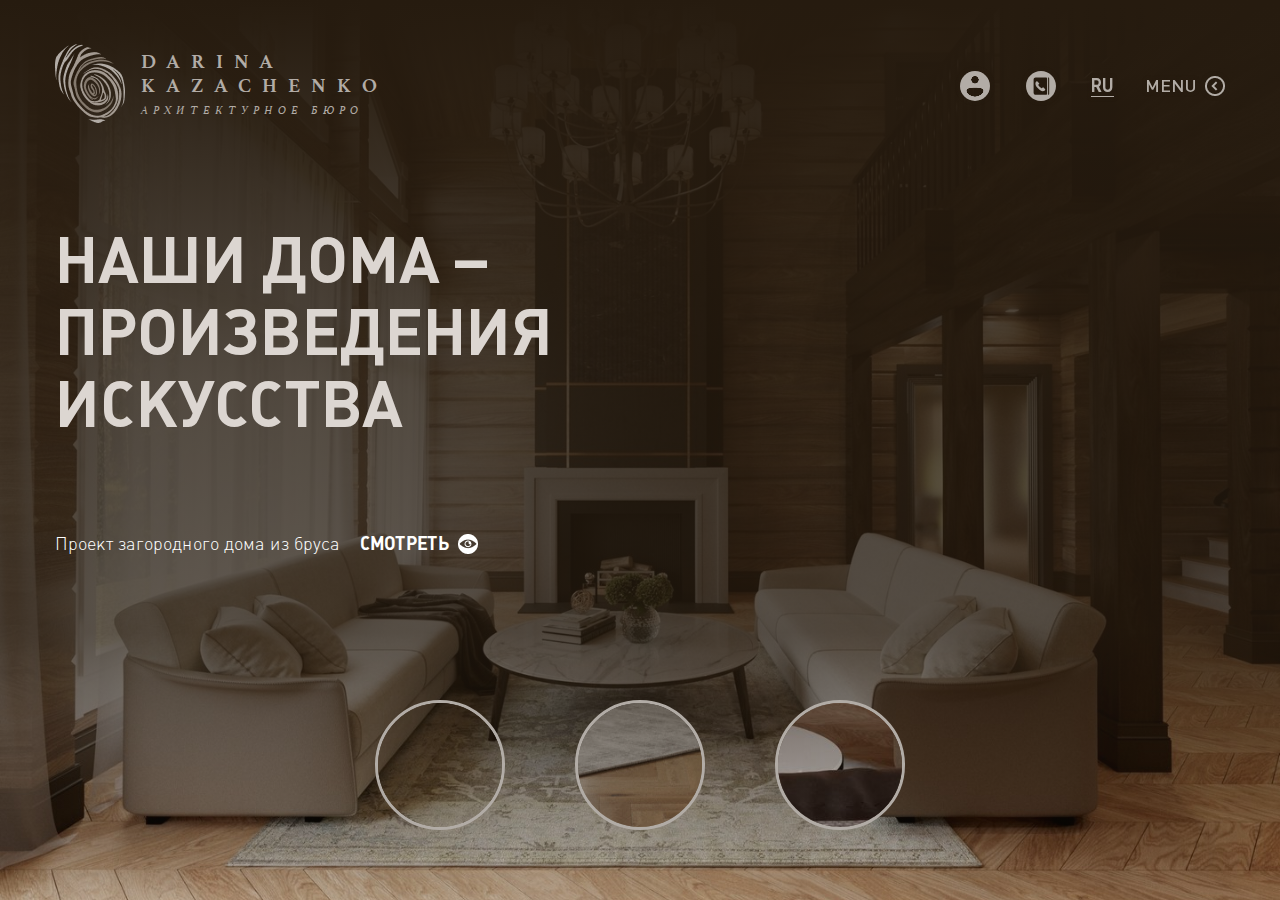
==== commit af63c1ca: "Сверстана страница услуг с адаптивом. Не доделана функция скрытия деталей" ====
--- a/index.html
+++ b/index.html
@@ -77,7 +77,7 @@
               </li>
 
               <li class="header-nav-menu__item">
-                <a href="cap.html" class="header-nav-menu__link">услуги</a>
+                <a href="services.html" class="header-nav-menu__link">услуги</a>
               </li>
 
               <li class="header-nav-menu__item">
--- a/css/style.css
+++ b/css/style.css
@@ -119,9 +119,6 @@
   background-size: cover;
   background-repeat: no-repeat;
   background-position: 50% 50%;
-  -webkit-filter: blur(5px);
-          filter: blur(5px);
-  z-index: 0;
 }
 
 .blur-background::after {
@@ -966,6 +963,7 @@
   -webkit-box-flex: 0;
       -ms-flex: 0 1 20%;
           flex: 0 1 20%;
+  margin-top: 30px;
   display: -webkit-box;
   display: -ms-flexbox;
   display: flex;
@@ -1098,6 +1096,419 @@
   }
 }
 
+.services-page-background {
+  position: fixed;
+  background-image: url(../img/blur-background-2.jpg);
+}
+
+.services-page-background::after {
+  content: none;
+}
+
+.services-header {
+  position: fixed;
+  top: 0;
+  left: 0;
+  right: 0;
+  background-color: transparent;
+  -webkit-box-shadow: none;
+          box-shadow: none;
+  -webkit-transition: 0.4s;
+  transition: 0.4s;
+}
+
+.services-header .header-wrapper {
+  padding: 40px 0;
+}
+
+.services-header.not-transparent {
+  background-color: rgba(38, 27, 15, 0.8);
+  -webkit-box-shadow: 0px 10px 10px 0px rgba(38, 27, 15, 0.8);
+          box-shadow: 0px 10px 10px 0px rgba(38, 27, 15, 0.8);
+}
+
+.services-main {
+  margin-top: 180px;
+  -webkit-transition: opacity 0.2s, visibility 0.2s;
+  transition: opacity 0.2s, visibility 0.2s;
+}
+
+.services-main.hidden {
+  opacity: 0;
+  visibility: hidden;
+}
+
+.services-list {
+  display: -webkit-box;
+  display: -ms-flexbox;
+  display: flex;
+  -webkit-box-orient: vertical;
+  -webkit-box-direction: normal;
+      -ms-flex-direction: column;
+          flex-direction: column;
+}
+
+.services-list-item {
+  display: -webkit-box;
+  display: -ms-flexbox;
+  display: flex;
+  -webkit-box-orient: vertical;
+  -webkit-box-direction: normal;
+      -ms-flex-direction: column;
+          flex-direction: column;
+  border-radius: 0 100px 100px 0;
+  background: linear-gradient(107.94deg, #39312a 34.25%, rgba(90, 78, 68, 0.25) 67.47%);
+}
+
+.services-list-item-main {
+  display: -webkit-box;
+  display: -ms-flexbox;
+  display: flex;
+  padding: 20px 60px 20px 0;
+  position: relative;
+}
+
+.services-list-item-img {
+  -webkit-box-flex: 0;
+      -ms-flex: 0 0 150px;
+          flex: 0 0 150px;
+  display: -webkit-box;
+  display: -ms-flexbox;
+  display: flex;
+  -webkit-box-pack: center;
+      -ms-flex-pack: center;
+          justify-content: center;
+}
+
+.services-list-item-img .img {
+  width: 60px;
+  height: 60px;
+  margin-top: 10px;
+}
+
+.services-list-item-desc {
+  display: -webkit-box;
+  display: -ms-flexbox;
+  display: flex;
+  -webkit-box-pack: justify;
+      -ms-flex-pack: justify;
+          justify-content: space-between;
+}
+
+.services-list-item-desc-left {
+  -webkit-box-flex: 0;
+      -ms-flex: 0 1 450px;
+          flex: 0 1 450px;
+  display: -webkit-box;
+  display: -ms-flexbox;
+  display: flex;
+  -webkit-box-orient: vertical;
+  -webkit-box-direction: normal;
+      -ms-flex-direction: column;
+          flex-direction: column;
+  -webkit-box-pack: space-evenly;
+      -ms-flex-pack: space-evenly;
+          justify-content: space-evenly;
+}
+
+.services-list-item-desc-title {
+  font-weight: normal;
+  font-size: 24px;
+  text-transform: uppercase;
+}
+
+.services-list-item-desc-text {
+  font-weight: normal;
+  font-size: 14px;
+  text-align: justify;
+}
+
+.services-list-item-desc-right {
+  display: -webkit-box;
+  display: -ms-flexbox;
+  display: flex;
+  -webkit-box-orient: vertical;
+  -webkit-box-direction: normal;
+      -ms-flex-direction: column;
+          flex-direction: column;
+  -webkit-box-pack: space-evenly;
+      -ms-flex-pack: space-evenly;
+          justify-content: space-evenly;
+}
+
+.services-list-item-desc-right-row {
+  display: -webkit-box;
+  display: -ms-flexbox;
+  display: flex;
+  -webkit-box-pack: end;
+      -ms-flex-pack: end;
+          justify-content: flex-end;
+}
+
+.services-list-item-desc-right-row .note {
+  -webkit-box-flex: 0;
+      -ms-flex: 0 1 150px;
+          flex: 0 1 150px;
+  font-weight: normal;
+  font-size: 18px;
+  display: -webkit-box;
+  display: -ms-flexbox;
+  display: flex;
+  -webkit-box-align: center;
+      -ms-flex-align: center;
+          align-items: center;
+  margin: 0 30px;
+}
+
+.services-list-item-desc-right-row .price {
+  font-size: 24px;
+  text-align: right;
+}
+
+.services-list-item-desc-right-row .price .numbers {
+  font-weight: bold;
+  font-size: 64px;
+}
+
+.services-list-item-desc-right-row .price .sqr-meters {
+  font-size: 18px;
+}
+
+.services-list-item-desc-right-row .included {
+  font-weight: 500;
+  font-size: 18px;
+  line-height: 25px;
+  background-image: url(../img/icons/info.svg);
+  background-repeat: no-repeat;
+  background-position: 98% 50%;
+  background-size: contain;
+  padding-right: 35px;
+  margin-top: 25px;
+}
+
+.services-list-item-details {
+  max-width: 90%;
+  -ms-flex-item-align: center;
+      align-self: center;
+  display: -webkit-box;
+  display: -ms-flexbox;
+  display: flex;
+  -webkit-box-pack: space-evenly;
+      -ms-flex-pack: space-evenly;
+          justify-content: space-evenly;
+  -ms-flex-wrap: wrap;
+      flex-wrap: wrap;
+  margin: 0 -30px;
+  -webkit-transition: height 0.5s;
+  transition: height 0.5s;
+}
+
+.services-list-item-details .item {
+  -webkit-box-flex: 1;
+      -ms-flex: 1 1 20%;
+          flex: 1 1 20%;
+  height: 100%;
+  margin-bottom: 30px;
+  padding: 0 15px;
+  display: -webkit-box;
+  display: -ms-flexbox;
+  display: flex;
+  -webkit-box-orient: vertical;
+  -webkit-box-direction: normal;
+      -ms-flex-direction: column;
+          flex-direction: column;
+  -webkit-box-align: center;
+      -ms-flex-align: center;
+          align-items: center;
+  -webkit-box-pack: space-evenly;
+      -ms-flex-pack: space-evenly;
+          justify-content: space-evenly;
+  opacity: 1;
+  visibility: visible;
+  -webkit-transition: opacity 0.3s, visibility 0.3s;
+  transition: opacity 0.3s, visibility 0.3s;
+}
+
+.services-list-item-details .item__img {
+  -webkit-box-flex: 0;
+      -ms-flex: 0 0 auto;
+          flex: 0 0 auto;
+  height: 60px;
+  width: 60px;
+  margin-bottom: 15px;
+}
+
+.services-list-item-details .item__text {
+  text-align: center;
+  font-size: 14px;
+}
+
+.services-list-item-details .item.hidden {
+  opacity: 0;
+  visibility: hidden;
+}
+
+@media (max-width: 1199px) {
+  .services-list-item-img {
+    -webkit-box-flex: 0;
+        -ms-flex: 0 0 130px;
+            flex: 0 0 130px;
+  }
+  .services-list-item-desc-title {
+    font-size: 20px;
+    font-weight: bold;
+  }
+  .services-list-item-desc-right-row .price .numbers {
+    font-size: 56px;
+  }
+}
+
+@media (max-width: 991px) {
+  .services-list-item-img {
+    -webkit-box-flex: 0;
+        -ms-flex: 0 0 100px;
+            flex: 0 0 100px;
+  }
+  .services-list-item-desc-left {
+    margin-right: 20px;
+  }
+  .services-list-item-desc-right {
+    -ms-flex-negative: 0;
+        flex-shrink: 0;
+  }
+  .services-list-item-desc-right-row .note {
+    display: none;
+  }
+  .services-list-item-desc-right-row .price .numbers {
+    font-size: 48px;
+  }
+}
+
+@media (max-width: 767px) {
+  .services-list-item-desc {
+    -webkit-box-orient: vertical;
+    -webkit-box-direction: normal;
+        -ms-flex-direction: column;
+            flex-direction: column;
+  }
+  .services-list-item-desc-left {
+    -webkit-box-flex: 0;
+        -ms-flex: 0 1 auto;
+            flex: 0 1 auto;
+  }
+  .services-list-item-desc-title {
+    margin-bottom: 5px;
+  }
+  .services-list-item-desc-right {
+    -webkit-box-orient: horizontal;
+    -webkit-box-direction: normal;
+        -ms-flex-direction: row;
+            flex-direction: row;
+    -webkit-box-pack: justify;
+        -ms-flex-pack: justify;
+            justify-content: space-between;
+  }
+  .services-list-item-desc-right-row {
+    -webkit-box-pack: start;
+        -ms-flex-pack: start;
+            justify-content: flex-start;
+    -webkit-box-align: center;
+        -ms-flex-align: center;
+            align-items: center;
+  }
+  .services-list-item-desc-right-row .price .numbers {
+    font-size: 36px;
+  }
+  .services-list-item-desc-right-row .price .sqr-meters {
+    font-size: 12px;
+    display: block;
+    margin-top: -5px;
+  }
+  .services-list-item-desc-right-row .included {
+    margin-top: 10px;
+  }
+  .services-list-item-details .item {
+    -ms-flex-preferred-size: 50%;
+        flex-basis: 50%;
+    -webkit-box-orient: horizontal;
+    -webkit-box-direction: normal;
+        -ms-flex-direction: row;
+            flex-direction: row;
+    -webkit-box-pack: start;
+        -ms-flex-pack: start;
+            justify-content: flex-start;
+    margin-bottom: 10px;
+  }
+  .services-list-item-details .item__img {
+    margin-bottom: 0;
+    margin-right: 10px;
+  }
+  .services-list-item-details .item__text {
+    font-size: 12px;
+    text-align: left;
+  }
+}
+
+@media (max-width: 480px) {
+  .services-list-item-img {
+    position: absolute;
+    bottom: 15px;
+    left: 15px;
+  }
+  .services-list-item-desc-title {
+    margin-left: 15px;
+  }
+  .services-list-item-desc-text {
+    display: none;
+  }
+  .services-list-item-desc-right {
+    -webkit-box-orient: vertical;
+    -webkit-box-direction: normal;
+        -ms-flex-direction: column;
+            flex-direction: column;
+    -webkit-box-align: end;
+        -ms-flex-align: end;
+            align-items: flex-end;
+  }
+  .services-list-item-desc-right-row .price {
+    font-size: 14px;
+  }
+  .services-list-item-desc-right-row .price .numbers {
+    font-size: 24px;
+  }
+  .services-list-item-desc-right-row .price .sqr-meters {
+    font-size: 10px;
+  }
+  .services-list-item-details {
+    -webkit-box-orient: vertical;
+    -webkit-box-direction: normal;
+        -ms-flex-direction: column;
+            flex-direction: column;
+    -ms-flex-wrap: nowrap;
+        flex-wrap: nowrap;
+  }
+  .services-list-item-details .item {
+    -ms-flex-preferred-size: 50%;
+        flex-basis: 50%;
+    -webkit-box-orient: horizontal;
+    -webkit-box-direction: normal;
+        -ms-flex-direction: row;
+            flex-direction: row;
+    -webkit-box-pack: start;
+        -ms-flex-pack: start;
+            justify-content: flex-start;
+    margin-bottom: 10px;
+  }
+  .services-list-item-details .item__img {
+    margin-bottom: 0;
+    margin-right: 10px;
+  }
+  .services-list-item-details .item__text {
+    font-size: 12px;
+    text-align: left;
+  }
+}
+
 .portfolio-header {
   position: fixed;
   top: 0;
@@ -1123,11 +1534,6 @@
 .portfolio-page-background {
   position: fixed;
   background-image: url(../img/blur-background.jpg);
-  background-position: 50% 50%;
-  background-size: cover;
-  z-index: auto;
-  -webkit-filter: none;
-          filter: none;
 }
 
 .portfolio-page-background::after {
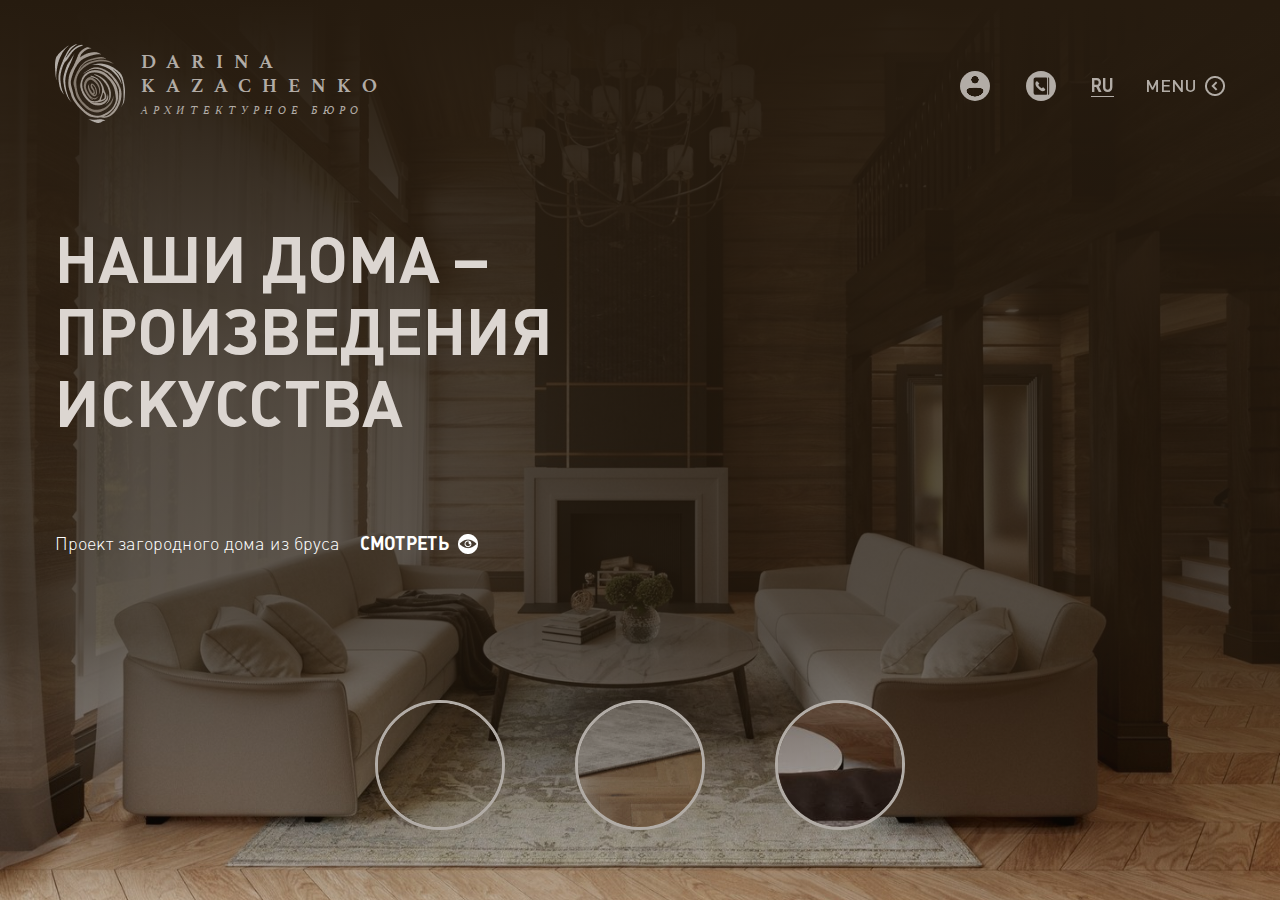
==== commit 8aba9349: "Иконки контактов вписал в код. Услуги разворачиваются по клику на весь блок. чуть сдвинут блок с усл" ====
--- a/index.html
+++ b/index.html
@@ -54,11 +54,43 @@
             <button class="btn-personal-account round-btn"></button>
             <button class="btn-contacts"></button>
             <div class="contacts-container">
-              <a href="tel:+79811480558" class="contacts-item" target="_blank"></a>
-              <a href="mailto:dk@dk.studio" class="contacts-item" target="_blank"></a>
-              <a href="https://www.instagram.com/dk_arx.studio/" class="contacts-item" target="_blank"></a>
-
-              <a href="https://api.whatsapp.com/send?phone=79811480558" class="contacts-item" target="_blank"></a>
+              <a href="tel:+79811480558" class="contacts-item" target="_blank">
+                <svg viewBox="0 0 30 30" fill="none" xmlns="http://www.w3.org/2000/svg">
+                  <path
+                    d="M15.0002 0C6.71675 0 0.000244141 6.71651 0.000244141 15C0.000244141 23.2835 6.71675 30 15.0002 30C23.2837 30 30.0002 23.2835 30.0002 15C30.0002 6.71651 23.2837 0 15.0002 0ZM24.0847 20.9767C23.7265 21.9874 22.3051 22.8291 21.1692 23.0738C20.3944 23.2398 19.3779 23.3709 15.9672 21.9553C11.6012 20.1466 8.79054 15.7107 8.57209 15.4223C8.36238 15.134 6.80704 13.0748 6.80704 10.9427C6.80704 8.81068 7.89054 7.77379 8.32452 7.32816C8.68277 6.96117 9.27403 6.79515 9.84199 6.79515C10.0255 6.79515 10.1915 6.80388 10.3401 6.81262C10.7769 6.8301 10.9954 6.85631 11.2837 7.5466C11.642 8.40874 12.5158 10.5408 12.6177 10.7621C12.7226 10.9806 12.8303 11.2777 12.6818 11.566C12.542 11.8631 12.4197 11.9942 12.2012 12.2476C11.9828 12.501 11.7731 12.6932 11.5546 12.9641C11.3536 13.2 11.1265 13.4534 11.3799 13.8874C11.6333 14.3155 12.5041 15.7398 13.7886 16.8816C15.4459 18.3583 16.7915 18.8301 17.2721 19.0311C17.6303 19.1796 18.0585 19.1447 18.3206 18.865C18.6527 18.5068 19.0634 17.9126 19.4799 17.3272C19.7769 16.9078 20.1527 16.8553 20.5459 17.0039C20.9478 17.1437 23.0682 18.1922 23.5051 18.4107C23.942 18.6291 24.2303 18.734 24.3352 18.9175C24.443 19.0981 24.443 19.9631 24.0847 20.9767Z"
+                    fill="#B2ACA6" />
+                </svg>
+              </a>
+              <a href="mailto:dk@dk.studio" class="contacts-item" target="_blank">
+                <svg viewBox="0 0 30 30" fill="none" xmlns="http://www.w3.org/2000/svg">
+                  <path
+                    d="M14.7594 12.7226C14.2201 12.7226 13.7721 12.9757 13.4071 13.4735C13.042 13.9712 12.8637 14.6267 12.8637 15.4439C12.8637 16.1034 12.9923 16.6551 13.2536 17.0949C13.5108 17.5387 13.8509 17.7586 14.2741 17.7586C14.8963 17.7586 15.4273 17.4558 15.8753 16.8543C16.3233 16.2486 16.5473 15.56 16.5514 14.7843C16.5514 14.1579 16.3689 13.6601 16.008 13.2868C15.643 12.9051 15.2281 12.7226 14.7594 12.7226Z"
+                    fill="#B2ACA6" />
+                  <path
+                    d="M15 0C6.71598 0 0 6.71598 0 15C0 23.284 6.71598 30 15 30C23.284 30 30 23.284 30 15C30.0041 6.71598 23.2882 0 15 0ZM22.7364 18.3352C21.6579 19.6294 20.3761 20.2724 18.8952 20.2724C17.8872 20.2724 17.1239 19.8866 16.6054 19.1067C15.9168 19.9157 15.0913 20.3263 14.1247 20.3263C13.042 20.3263 12.117 19.87 11.3454 18.9533C10.5738 18.0407 10.1922 16.8335 10.1922 15.3443C10.1922 13.8178 10.6236 12.5691 11.4947 11.6026C12.3617 10.6361 13.4029 10.1466 14.6225 10.1466C15.3899 10.1466 16.0951 10.4121 16.7423 10.9389L16.904 10.3498H19.4345L18.7002 16.3606C18.6587 16.7713 18.6338 17.128 18.6338 17.4309C18.6338 17.8084 18.8081 17.9909 19.1565 17.9909C19.7995 17.9909 20.4217 17.5885 21.0191 16.7754C21.6164 15.9665 21.9151 14.9461 21.9151 13.7223C21.9151 11.9345 21.2638 10.4535 19.9571 9.27544C18.6546 8.09735 17.0534 7.5083 15.1576 7.5083C13.1043 7.5083 11.3661 8.22594 9.9599 9.65708C8.5495 11.0924 7.84015 12.8803 7.84015 15.0207C7.84015 16.9953 8.49972 18.7127 9.81471 20.177C11.1338 21.6455 12.9964 22.3756 15.4024 22.3756C16.9123 22.3756 18.4638 22.0354 20.0442 21.3551C20.6582 21.0938 21.3592 21.38 21.6081 21.9939C21.8487 22.5913 21.5625 23.2716 20.9693 23.5246C19.1524 24.3045 17.2981 24.6903 15.4065 24.6903C12.2705 24.6903 9.78153 23.7362 7.92727 21.8321C6.08131 19.9281 5.15625 17.6549 5.15625 15.0083C5.15625 12.2497 6.12694 9.94331 8.06831 8.08905C10.0097 6.23479 12.3617 5.30973 15.1203 5.30973C17.7461 5.30973 19.9447 6.12279 21.7118 7.75304C23.4831 9.3833 24.3626 11.3537 24.3626 13.6643C24.3543 15.4895 23.815 17.0451 22.7364 18.3352Z"
+                    fill="#B2ACA6" />
+                </svg>
+              </a>
+              <a href="https://www.instagram.com/dk_arx.studio/" class="contacts-item" target="_blank">
+                <svg viewBox="0 0 30 31" fill="none" xmlns="http://www.w3.org/2000/svg">
+                  <path
+                    d="M14.996 11.7585C13.2388 11.7585 11.8171 13.1809 11.8171 14.9389C11.8171 16.6969 13.2388 18.1194 14.996 18.1194C16.7532 18.1194 18.1749 16.6969 18.1749 14.9389C18.1749 13.1809 16.7532 11.7585 14.996 11.7585Z"
+                    fill="#B2ACA6" />
+                  <path
+                    d="M15 0C6.71725 0 0 6.72041 0 15.007C0 23.2937 6.71725 30.0141 15 30.0141C23.2827 30.0141 30 23.2937 30 15.007C30 6.71641 23.2827 0 15 0ZM23.8139 19.9255C23.8139 22.2029 21.9529 24.0688 19.6725 24.0688H10.3235C8.04712 24.0688 6.18211 22.2069 6.18211 19.9255V10.0886C6.18211 7.81118 8.04313 5.94529 10.3235 5.94529H19.6725C21.9489 5.94529 23.8139 7.80718 23.8139 10.0886V19.9255Z"
+                    fill="#B2ACA6" />
+                  <path
+                    d="M18.6861 7.29974H11.3139C10.3115 7.29974 9.36503 7.69528 8.65018 8.41048C7.93532 9.12567 7.53995 10.0726 7.53995 11.0755V18.9346C7.53995 19.9375 7.93532 20.8844 8.65018 21.5996C9.36503 22.3148 10.3115 22.7103 11.3139 22.7103H18.6861C19.6885 22.7103 20.635 22.3148 21.3499 21.5996C22.0647 20.8844 22.4601 19.9375 22.4601 18.9346V11.0755C22.4601 10.0726 22.0647 9.12567 21.3499 8.41048C20.635 7.69528 19.6885 7.29974 18.6861 7.29974ZM15.028 19.7936C12.3483 19.7936 10.1717 17.6201 10.1717 14.9351C10.1717 12.2541 12.3443 10.0766 15.028 10.0766C17.7117 10.0766 19.8842 12.2501 19.8842 14.9351C19.8802 17.6201 17.7077 19.7936 15.028 19.7936ZM19.9601 11.1554C19.3251 11.1554 18.8099 10.64 18.8099 10.0047C18.8099 9.3694 19.3251 8.85398 19.9601 8.85398C20.5951 8.85398 21.1102 9.3694 21.1102 10.0047C21.1102 10.64 20.5951 11.1554 19.9601 11.1554Z"
+                    fill="#B2ACA6" />
+                </svg>
+              </a>
+              <a href="https://api.whatsapp.com/send?phone=79811480558" class="contacts-item" target="_blank">
+                <svg viewBox="0 0 30 31" fill="none" xmlns="http://www.w3.org/2000/svg">
+                  <path
+                    d="M15 0.0141602C6.72807 0.0141602 0 6.74223 0 15.0142C0 17.8343 0.785088 20.5756 2.27193 22.9528C1.67982 25.0273 0.609649 28.9571 0.600877 28.9966C0.54386 29.1984 0.605263 29.4177 0.754386 29.5624C0.907895 29.7071 1.12719 29.7642 1.32456 29.6984L7.26754 27.8694C9.59649 29.2729 12.2632 30.0142 15 30.0142C23.2719 30.0142 30 23.2861 30 15.0142C30 6.74223 23.2719 0.0141602 15 0.0141602ZM24.3991 21.2598C24.0175 22.3431 22.4956 23.2378 21.2851 23.501C20.4561 23.6764 19.3728 23.8168 15.7237 22.308C11.057 20.3738 8.05263 15.637 7.82018 15.3256C7.59649 15.0185 5.93421 12.8168 5.93421 10.5361C5.93421 8.25539 7.0921 7.15013 7.55702 6.67205C7.9386 6.2817 8.57456 6.10188 9.17982 6.10188C9.37719 6.10188 9.55263 6.11065 9.71053 6.11942C10.1754 6.14135 10.4123 6.16767 10.7193 6.90451C11.1009 7.82556 12.0351 10.1063 12.1447 10.3387C12.2588 10.5712 12.3728 10.8914 12.2105 11.1984C12.0614 11.5142 11.9298 11.6589 11.6974 11.9264C11.4649 12.1984 11.2412 12.4045 11.0088 12.694C10.7939 12.944 10.5526 13.2159 10.8202 13.6808C11.0921 14.137 12.0219 15.6589 13.3947 16.8826C15.1667 18.4615 16.6053 18.9659 17.1184 19.1764C17.5 19.3343 17.9561 19.2992 18.2368 19.001C18.5921 18.6194 19.0307 17.9835 19.4781 17.3563C19.7939 16.9089 20.1974 16.8519 20.6184 17.0098C21.0482 17.1589 23.3158 18.2817 23.7807 18.5098C24.2456 18.7422 24.5526 18.8563 24.6667 19.0536C24.7851 19.2554 24.7851 20.1764 24.3991 21.2598Z"
+                    fill="#63AF6E" />
+                </svg>
+              </a>
             </div>
             <button class="btn-change-lang">ru</button>
             <button class="btn-menu">menu<span></span></button>
--- a/css/style.css
+++ b/css/style.css
@@ -426,6 +426,11 @@
           align-items: center;
 }
 
+.logo:hover .logo__title,
+.logo:hover .logo__subtitle {
+  color: #DCD6D1;
+}
+
 .logo-left {
   margin-right: 16px;
 }
@@ -434,6 +439,8 @@
   font-family: "Athelas", serif;
   line-height: 24px;
   text-transform: uppercase;
+  -webkit-transition: color 0.3s;
+  transition: color 0.3s;
 }
 
 .logo__title {
@@ -448,6 +455,22 @@
   letter-spacing: 5px;
 }
 
+.btn-personal-account, .btn-contacts, .btn-change-lang, .btn-menu {
+  -webkit-filter: drop-shadow(0px 0px 2px #261B0F) brightness(1);
+          filter: drop-shadow(0px 0px 2px #261B0F) brightness(1);
+  -webkit-transition: -webkit-filter 0.3s;
+  transition: -webkit-filter 0.3s;
+  transition: filter 0.3s;
+  transition: filter 0.3s, -webkit-filter 0.3s;
+}
+
+@media (min-width: 768px) {
+  .btn-personal-account:hover, .btn-contacts:hover, .btn-change-lang:hover, .btn-menu:hover {
+    -webkit-filter: drop-shadow(0px 0px 2px #261B0F) brightness(1.3);
+            filter: drop-shadow(0px 0px 2px #261B0F) brightness(1.3);
+  }
+}
+
 .btn-personal-account, .btn-contacts {
   background-repeat: no-repeat;
   background-position: 50% 50%;
@@ -456,8 +479,6 @@
 
 .btn-personal-account {
   background-image: url(../img/icons/personal-account-icon.svg);
-  -webkit-filter: drop-shadow(0px 0px 2px #261B0F);
-          filter: drop-shadow(0px 0px 2px #261B0F);
 }
 
 .btn-contacts {
@@ -465,17 +486,13 @@
   height: 40px;
   background-image: url(../img/icons/contacts.svg);
   background-size: auto;
-  z-index: 20;
-  -webkit-filter: drop-shadow(0px 0px 2px #261B0F);
-          filter: drop-shadow(0px 0px 2px #261B0F);
+  z-index: 50;
 }
 
 .btn-change-lang, .btn-menu {
   text-transform: uppercase;
   color: #B2ACA6;
   font-size: 18px;
-  -webkit-filter: drop-shadow(0px 0px 2px #261B0F);
-          filter: drop-shadow(0px 0px 2px #261B0F);
 }
 
 .btn-change-lang {
@@ -584,7 +601,6 @@
           transition-delay: 0s, 0.4s;
   -webkit-transition-timing-function: linear, linear;
           transition-timing-function: linear, linear;
-  z-index: 1;
 }
 
 .contacts-container.active {
@@ -605,14 +621,78 @@
   background-repeat: no-repeat;
   background-position: 50% 50%;
   margin: 10px;
-  -webkit-transition-property: top;
-  transition-property: top;
-  -webkit-transition-timing-function: linear;
-          transition-timing-function: linear;
+  -webkit-filter: brightness(1);
+          filter: brightness(1);
+  -webkit-transition-property: top, -webkit-filter;
+  transition-property: top, -webkit-filter;
+  transition-property: top, filter;
+  transition-property: top, filter, -webkit-filter;
+  -webkit-transition-timing-function: linear, ease;
+          transition-timing-function: linear, ease;
+}
+
+.contacts-item::before {
+  display: block;
+  position: absolute;
+  top: 0;
+  left: 0;
+  opacity: 0;
+  visibility: hidden;
+  height: 30px;
+  border-radius: 50px;
+  font-size: 14px;
+  font-weight: normal;
+  text-align: right;
+  line-height: 31px;
+  padding-left: 15px;
+  color: #DCD6D1;
+  pointer-events: none;
+  -webkit-transition-property: visibility, opacity;
+  transition-property: visibility, opacity;
+  -webkit-transition-duration: 0.5s, 0.5s;
+          transition-duration: 0.5s, 0.5s;
+  -webkit-transition-delay: 0s, 0s;
+          transition-delay: 0s, 0s;
+}
+
+@media (min-width: 768px) {
+  .contacts-item:hover {
+    -webkit-filter: brightness(1.3);
+            filter: brightness(1.3);
+  }
+  .contacts-item:hover::before {
+    opacity: 1;
+    visibility: visible;
+    -webkit-transition-property: visibility, opacity;
+    transition-property: visibility, opacity;
+    -webkit-transition-duration: 0.5s, 0.5s;
+            transition-duration: 0.5s, 0.5s;
+    -webkit-transition-delay: 0.2s, 0.2s;
+            transition-delay: 0.2s, 0.2s;
+  }
+}
+
+.contacts-item:nth-child(1)::before {
+  content: "+7 981 148 05 58";
+  width: 150px;
+}
+
+.contacts-item:nth-child(2)::before {
+  content: "dk@dk.studio";
+  width: 135px;
+}
+
+.contacts-item:nth-child(3)::before {
+  content: "dk_arx.studio";
+  width: 135px;
+}
+
+.contacts-item:nth-child(4)::before {
+  content: "+7 981 148 05 58";
+  width: 150px;
 }
 
 .contacts-item:nth-child(1) {
-  background-image: url(../img/icons/call-icon.svg);
   -webkit-transition-duration: 0.1s;
           transition-duration: 0.1s;
   -webkit-transition-delay: 0.3s;
@@ -620,7 +700,6 @@
 }
 
 .contacts-item:nth-child(2) {
-  background-image: url(../img/icons/email-icon.svg);
   -webkit-transition-duration: 0.2s;
           transition-duration: 0.2s;
   -webkit-transition-delay: 0.2s;
@@ -628,7 +707,6 @@
 }
 
 .contacts-item:nth-child(3) {
-  background-image: url(../img/icons/instagram-icon.svg);
   -webkit-transition-duration: 0.3s;
           transition-duration: 0.3s;
   -webkit-transition-delay: 0.1s;
@@ -636,7 +714,6 @@
 }
 
 .contacts-item:nth-child(4) {
-  background-image: url(../img/icons/whatsapp-icon.svg);
   -webkit-transition-duration: 0.4s;
           transition-duration: 0.4s;
   -webkit-transition-delay: 0s;
@@ -1158,6 +1235,12 @@
           flex-direction: column;
   border-radius: 0 100px 100px 0;
   background: linear-gradient(107.94deg, #39312a 34.25%, rgba(90, 78, 68, 0.25) 67.47%);
+  margin-bottom: 30px;
+  cursor: pointer;
+}
+
+.services-list-item:hover .included {
+  color: #fff;
 }
 
 .services-list-item-main {
@@ -1220,7 +1303,6 @@
 .services-list-item-desc-text {
   font-weight: normal;
   font-size: 14px;
-  text-align: justify;
 }
 
 .services-list-item-desc-right {
@@ -1284,6 +1366,8 @@
   background-size: contain;
   padding-right: 35px;
   margin-top: 25px;
+  -webkit-transition: color 0.3s;
+  transition: color 0.3s;
 }
 
 .services-list-item-details {
@@ -1299,15 +1383,12 @@
   -ms-flex-wrap: wrap;
       flex-wrap: wrap;
   margin: 0 -30px;
-  -webkit-transition: height 0.5s;
-  transition: height 0.5s;
 }
 
 .services-list-item-details .item {
   -webkit-box-flex: 1;
       -ms-flex: 1 1 20%;
           flex: 1 1 20%;
-  height: 100%;
   margin-bottom: 30px;
   padding: 0 15px;
   display: -webkit-box;
@@ -1320,9 +1401,6 @@
   -webkit-box-align: center;
       -ms-flex-align: center;
           align-items: center;
-  -webkit-box-pack: space-evenly;
-      -ms-flex-pack: space-evenly;
-          justify-content: space-evenly;
   opacity: 1;
   visibility: visible;
   -webkit-transition: opacity 0.3s, visibility 0.3s;
@@ -1369,22 +1447,6 @@
         -ms-flex: 0 0 100px;
             flex: 0 0 100px;
   }
-  .services-list-item-desc-left {
-    margin-right: 20px;
-  }
-  .services-list-item-desc-right {
-    -ms-flex-negative: 0;
-        flex-shrink: 0;
-  }
-  .services-list-item-desc-right-row .note {
-    display: none;
-  }
-  .services-list-item-desc-right-row .price .numbers {
-    font-size: 48px;
-  }
-}
-
-@media (max-width: 767px) {
   .services-list-item-desc {
     -webkit-box-orient: vertical;
     -webkit-box-direction: normal;
@@ -1395,37 +1457,165 @@
     -webkit-box-flex: 0;
         -ms-flex: 0 1 auto;
             flex: 0 1 auto;
+    margin-right: 140px;
+  }
+  .services-list-item-desc-title {
+    margin-bottom: 10px;
+  }
+  .services-list-item-desc-right {
+    -ms-flex-negative: 0;
+        flex-shrink: 0;
+  }
+  .services-list-item-desc-right-row {
+    -webkit-box-pack: justify;
+        -ms-flex-pack: justify;
+            justify-content: space-between;
+  }
+  .services-list-item-desc-right-row .note {
+    -webkit-box-flex: 0;
+        -ms-flex: 0 1 auto;
+            flex: 0 1 auto;
+    margin: 0 30px 0 0;
+  }
+  .services-list-item-desc-right-row .price {
+    font-size: 18px;
+    line-height: 18px;
+  }
+  .services-list-item-desc-right-row .price .numbers {
+    font-size: 40px;
+  }
+  .services-list-item-desc-right-row .included {
+    position: absolute;
+    right: 50px;
+    top: 0px;
+  }
+}
+
+@media (max-width: 767px) {
+  .services-list-item {
+    border-radius: 0 50px 50px 0;
+    margin-bottom: 15px;
+  }
+  .services-list-item-main {
+    padding: 20px 30px 20px 0;
+  }
+  .services-list-item-img {
+    display: none;
+  }
+  .services-list-item-desc {
+    -webkit-box-orient: vertical;
+    -webkit-box-direction: normal;
+        -ms-flex-direction: column;
+            flex-direction: column;
+    width: 100%;
+    margin-left: 20px;
+  }
+  .services-list-item-desc-left {
+    -webkit-box-flex: 0;
+        -ms-flex: 0 1 auto;
+            flex: 0 1 auto;
+    margin-right: 0;
   }
   .services-list-item-desc-title {
     margin-bottom: 5px;
+    margin-right: 150px;
   }
   .services-list-item-desc-right {
+    margin-top: 15px;
+  }
+  .services-list-item-desc-right-row .note {
+    font-size: 14px;
+  }
+  .services-list-item-desc-right-row .price .numbers {
+    font-size: 30px;
+  }
+  .services-list-item-desc-right-row .price .sqr-meters {
+    font-size: 12px;
+    display: block;
+    margin-top: -5px;
+  }
+  .services-list-item-desc-right-row .included {
+    margin-top: 14px;
+    right: 30px;
+  }
+  .services-list-item-details .item {
+    -webkit-box-flex: 0;
+        -ms-flex: 0 1 50%;
+            flex: 0 1 50%;
     -webkit-box-orient: horizontal;
     -webkit-box-direction: normal;
         -ms-flex-direction: row;
             flex-direction: row;
-    -webkit-box-pack: justify;
-        -ms-flex-pack: justify;
-            justify-content: space-between;
-  }
-  .services-list-item-desc-right-row {
     -webkit-box-pack: start;
         -ms-flex-pack: start;
             justify-content: flex-start;
-    -webkit-box-align: center;
-        -ms-flex-align: center;
-            align-items: center;
+    margin-bottom: 10px;
+    padding: 0;
+  }
+  .services-list-item-details .item__img {
+    margin-bottom: 0;
+    margin-right: 10px;
+  }
+  .services-list-item-details .item__text {
+    font-size: 12px;
+    text-align: left;
+    padding-right: 10px;
+  }
+}
+
+@media (max-width: 480px) {
+  .services-main {
+    margin-top: 210px;
+  }
+  .services-list-item {
+    border-radius: 0 20px 20px 0;
+  }
+  .services-list-item-main {
+    padding: 10px 35px 10px 0;
+  }
+  .services-list-item-desc-title {
+    margin-right: 0;
+    margin-bottom: 0;
+    max-width: 50%;
+    font-weight: normal;
+    font-size: 18px;
+  }
+  .services-list-item-desc-text {
+    display: none;
+    margin: 10px 0;
+  }
+  .services-list-item-desc-right {
+    margin-top: 7px;
+  }
+  .services-list-item-desc-right-row .note {
+    margin-right: 10px;
+    -webkit-box-flex: 1;
+        -ms-flex: 1 1 50%;
+            flex: 1 1 50%;
+  }
+  .services-list-item-desc-right-row .price {
+    font-size: 14px;
   }
   .services-list-item-desc-right-row .price .numbers {
-    font-size: 36px;
+    font-size: 24px;
   }
   .services-list-item-desc-right-row .price .sqr-meters {
-    font-size: 12px;
-    display: block;
-    margin-top: -5px;
+    font-size: 10px;
   }
   .services-list-item-desc-right-row .included {
+    font-size: 14px;
+    line-height: 18px;
+    padding-right: 26px;
+    right: 35px;
     margin-top: 10px;
+  }
+  .services-list-item-details {
+    -webkit-box-orient: vertical;
+    -webkit-box-direction: normal;
+        -ms-flex-direction: column;
+            flex-direction: column;
+    -ms-flex-wrap: nowrap;
+        flex-wrap: nowrap;
   }
   .services-list-item-details .item {
     -ms-flex-preferred-size: 50%;
@@ -1442,6 +1632,8 @@
   .services-list-item-details .item__img {
     margin-bottom: 0;
     margin-right: 10px;
+    height: 30px;
+    width: 30px;
   }
   .services-list-item-details .item__text {
     font-size: 12px;
@@ -1449,63 +1641,28 @@
   }
 }
 
-@media (max-width: 480px) {
-  .services-list-item-img {
-    position: absolute;
-    bottom: 15px;
-    left: 15px;
+@media (max-width: 370px) {
+  .services-list-item-desc {
+    margin-left: 12px;
   }
   .services-list-item-desc-title {
-    margin-left: 15px;
-  }
-  .services-list-item-desc-text {
-    display: none;
+    font-size: 12px;
   }
   .services-list-item-desc-right {
-    -webkit-box-orient: vertical;
-    -webkit-box-direction: normal;
-        -ms-flex-direction: column;
-            flex-direction: column;
-    -webkit-box-align: end;
-        -ms-flex-align: end;
-            align-items: flex-end;
+    margin-top: 7px;
+  }
+  .services-list-item-desc-right-row .note {
+    font-size: 10px;
   }
   .services-list-item-desc-right-row .price {
-    font-size: 14px;
+    font-size: 12px;
   }
   .services-list-item-desc-right-row .price .numbers {
-    font-size: 24px;
-  }
-  .services-list-item-desc-right-row .price .sqr-meters {
-    font-size: 10px;
-  }
-  .services-list-item-details {
-    -webkit-box-orient: vertical;
-    -webkit-box-direction: normal;
-        -ms-flex-direction: column;
-            flex-direction: column;
-    -ms-flex-wrap: nowrap;
-        flex-wrap: nowrap;
-  }
-  .services-list-item-details .item {
-    -ms-flex-preferred-size: 50%;
-        flex-basis: 50%;
-    -webkit-box-orient: horizontal;
-    -webkit-box-direction: normal;
-        -ms-flex-direction: row;
-            flex-direction: row;
-    -webkit-box-pack: start;
-        -ms-flex-pack: start;
-            justify-content: flex-start;
-    margin-bottom: 10px;
-  }
-  .services-list-item-details .item__img {
-    margin-bottom: 0;
-    margin-right: 10px;
-  }
-  .services-list-item-details .item__text {
-    font-size: 12px;
-    text-align: left;
+    font-size: 18px;
+  }
+  .services-list-item-desc-right-row .included {
+    line-height: 15px;
+    padding-right: 22px;
   }
 }
 
@@ -2119,7 +2276,7 @@
   background-repeat: no-repeat;
   background-position: 0% 50%;
   background-size: contain;
-  padding-left: 35px;
+  padding-left: 40px;
   margin-bottom: 10px;
   height: 30px;
   display: -webkit-box;
@@ -2150,7 +2307,7 @@
 }
 
 .project-description__item:nth-child(5) {
-  background-image: url(../img/icons/share-icon.png);
+  background-image: url(../img/icons/share-icon.svg);
   text-transform: uppercase;
   -webkit-box-pack: end;
       -ms-flex-pack: end;
@@ -2236,6 +2393,10 @@
 
 .cap-page-wrapper {
   overflow: hidden;
+}
+
+.cap-page-wrapper .contacts-container {
+  z-index: 1;
 }
 
 .cap-background {
@@ -2263,7 +2424,7 @@
 .cap-page-main {
   position: relative;
   height: calc(100% - 127px);
-  z-index: 0;
+  z-index: auto;
 }
 
 .cap-page-main-wrapper {
